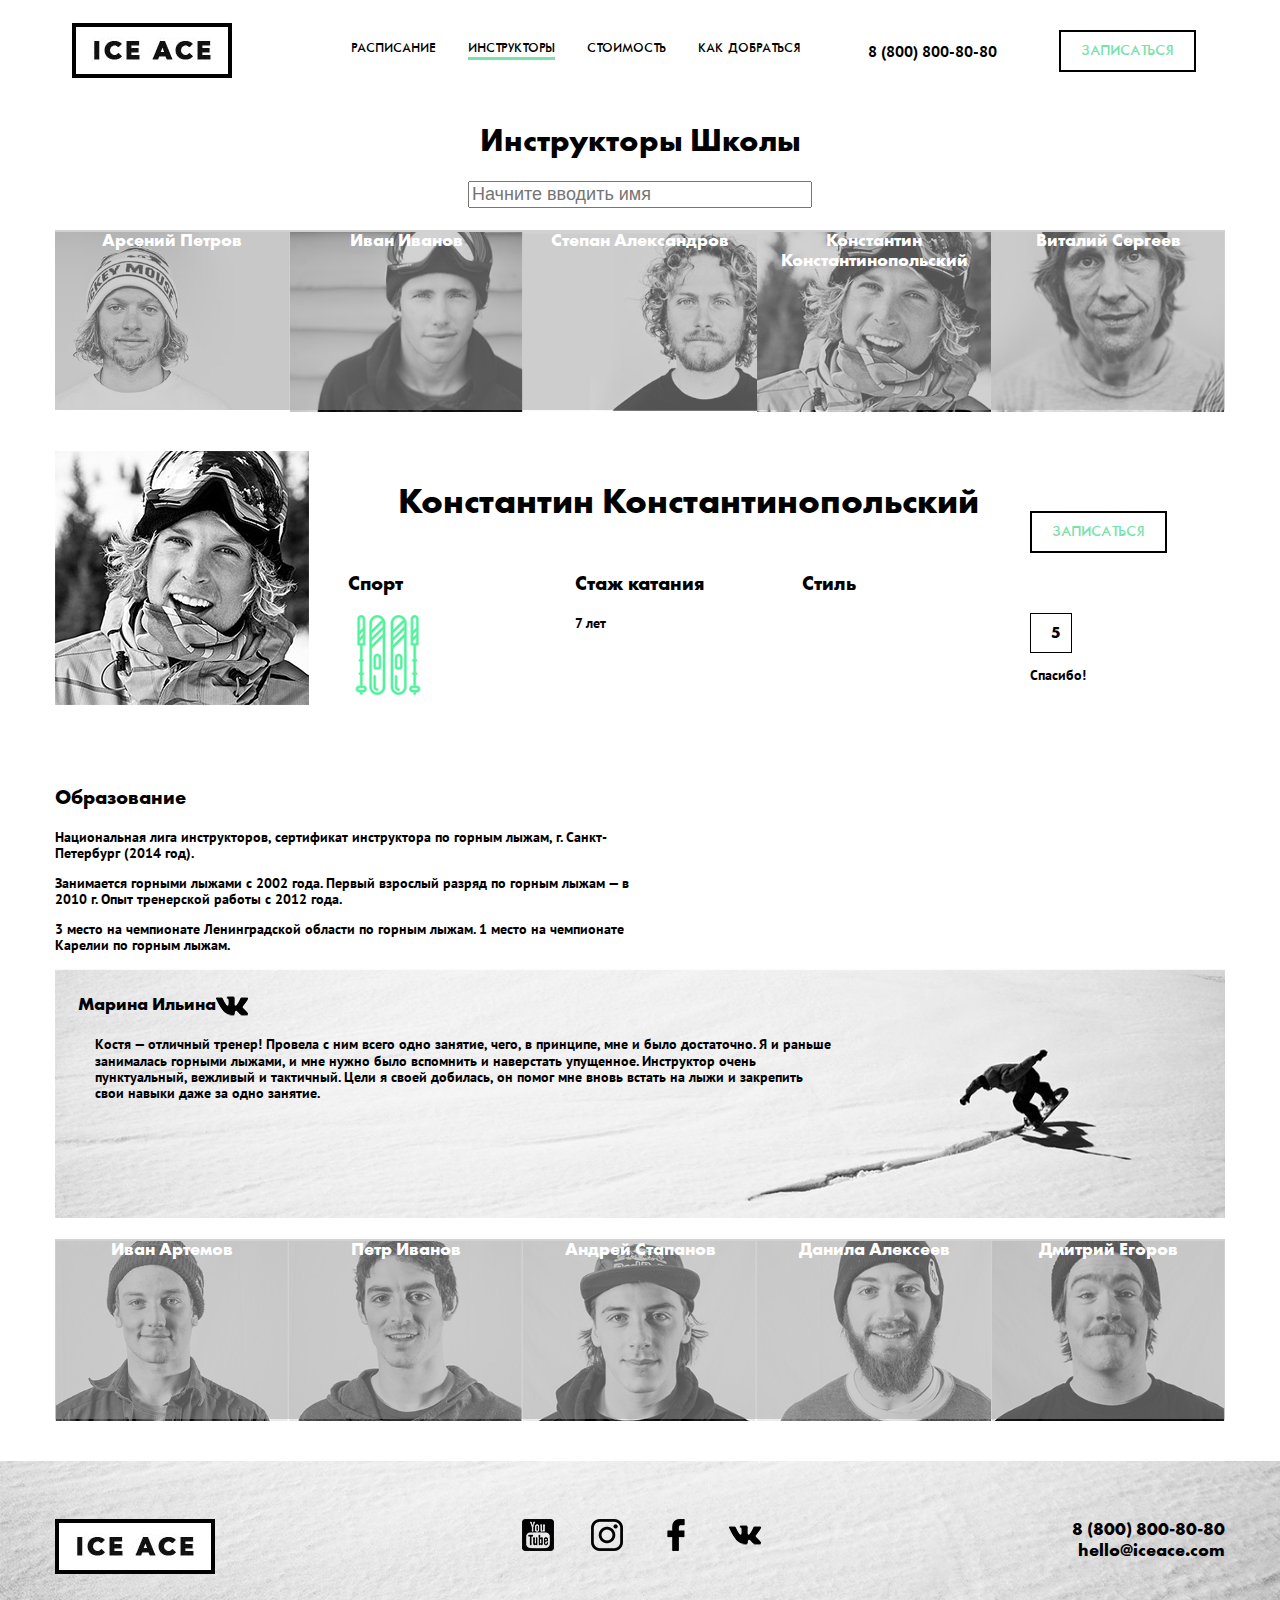
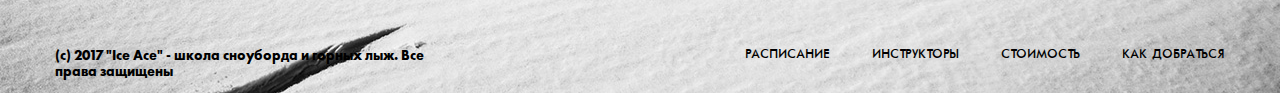
==== instructors.html @ 812ed0a9 "Школа сноуборда и лыж v0.1" ====
<!DOCTYPE html>
<html lang="ru">
<head>
	<meta charset="UTF-8">
	<title>Инструкторы</title>
	<link rel="stylesheet" href="style/normalize.css">
	<link rel="stylesheet" href="style/style.css">
</head>
<body>
	<header>
		<div class="container">
				<div class="header-bottom row">
					<div class="col2">
						<a class="logo" href="index.html"></a>
					</div>
					<nav class="col6">
						<ul>
							<li><a href="schedule.html">РАСПИСАНИЕ</a></li>
							<li><span>ИНСТРУКТОРЫ</span></li>
							<li><a href="#">СТОИМОСТЬ</a></li>
							<li><a href="#">КАК ДОБРАТЬСЯ</a></li>
						</ul>
					</nav>
					<div class="col2">
						<a class="phone" href="tel:+7-800-800-80-80">8 (800) 800-80-80</a>
					</div>
					<div class="col2">	
						<a class="btn btn-black" href="#">ЗАПИСАТЬСЯ</a>
					</div>
				</div>
			</div>
		</div>
	</header>

	<main>
		<div class="instructors">
			<div class="container">
				<h1>Инструкторы Школы</h1>
				<form action="">
					<input type="search" size="30" placeholder="Начните вводить имя">
				</form>
				<div class="tabs row">
					<a class="tab-top-img" href="#">
						<img src="img/img_instructors_fotogallery_01.jpg" alt="01"></img>
					</a>	
					<a class="tab-top-img" href="#">
						<img src="img/img_instructors_fotogallery_02.jpg" alt="02"></img>
					</a>	
					<a class="tab-top-img" href="#">
						<img src="img/img_instructors_fotogallery_03.jpg" alt="03"></img>
					</a>	
					<a class="tab-top-img" href="#">
						<img src="img/img_instructors_fotogallery_04.jpg" alt="04"></img>
					</a>	
					<a class="tab-top-img" href="#">
						<img src="img/img_instructors_fotogallery_05.jpg" alt="05"></img>
					</a>	
				</div>
				
				<div class="row">
				
					<div class="instructor-top">
						<div class="col3">
							<img src="img/img_instructors_fotogallery_04.jpg">
						</div>
						<div class="col7">
							<h2>Константин Константинопольский</h2>
							<div class="col4">
								<h3>Спорт</h3>
								<div class="skill-pic"></div>
							</div>
							<div class="col4">
								<h3>Стаж катания</h3>
								<p>7 лет</p>
							</div>
							<div class="col4">
								<h3>Стиль</h3>
								<ul class="hashtags">
									<li><a href="#">#allround</a></li>
									<li><a href="#">#freeride</a></li>
									<li><a href="#">#sciicross</a></li>
								</ul>
							</div>
						</div>
						<div class="col2">
							<a href="#" class="btn btn-black">ЗАПИСАТЬСЯ</a>
							<a href="#" class="btn thanks">5</a>
							<p>Спасибо!</p>
						</div>
					</div>
				
					<div class="instructor-bottom">
						<div class="col6">
							<h3>Образование</h3>
							<p>Национальная лига инструкторов, сертификат инструктора по горным лыжам, г. Санкт-Петербург (2014 год). </p>
							<p>Занимается горными лыжами с 2002 года. Первый взрослый разряд по горным лыжам — в 2010 г. Опыт тренерской работы с 2012 года. </p> 
							<p>3 место на чемпионате Ленинградской области по горным лыжам. 1 место на чемпионате Карелии по горным лыжам.</p>
						</div>
						<div class="col6 youtube-video">
							<iframe width="320" height="180" src="https://www.youtube.com/embed/F1xTgLcsMtA" frameborder="0" allowfullscreen></iframe>
						</div>
					</div>

					<div class="instructor-comments">
						<a href="#">Марина Ильина</a>
						<blockquote>
						Костя — отличный тренер! Провела с ним всего одно занятие, чего, в принципе, мне и было достаточно. Я и раньше занималась горными лыжами, и мне нужно было вспомнить и наверстать упущенное. Инструктор очень пунктуальный, вежливый и тактичный. Цели я своей добилась, он помог мне вновь встать на лыжи и закрепить свои навыки даже за одно занятие.
						</blockquote>
					</div>
				</div>

				<div class="tabs row">
					<a class="tab-bottom-img" href="#">
						<img src="img/img_instructors_fotogallery_06.jpg" alt="06"></img>
					</a>	
					<a class="tab-bottom-img" href="#">
						<img src="img/img_instructors_fotogallery_07.jpg" alt="07"></img>
					</a>	
					<a class="tab-bottom-img" href="#">
						<img src="img/img_instructors_fotogallery_08.jpg" alt="08"></img>
					</a>	
					<a class="tab-bottom-img" href="#">
						<img src="img/img_instructors_fotogallery_09.jpg" alt="09"></img>
					</a>	
					<a class="tab-bottom-img" href="#">
						<img src="img/img_instructors_fotogallery_10.jpg" alt="10"></img>
					</a>	
				</div>
			</div>
		</div>
	</main>

		<footer>
		<div class="container">
			<div class="footer-top row">
				<div class="col2">
					<a class="logo" href="index.html"></a>
				</div>
				<div class="col8">
					<ul class="social-networks">
						<li><a class="youtube-sprite" href="#"></a></li>
						<li><a class="instagram-sprite" href="#"></a></li>
						<li><a class="facebook-sprite" href="#"></a></li>
						<li><a class="vk-sprite" href="#"></a></li>
					</ul>
				</div>
				<div class="footer-top-links col2">
					<a href="tel:88008008080">8 (800) 800-80-80</a>
					<a href="mailto:hello@iceace.com">hello@iceace.com</a>
				</div>
			</div>

			<div class="footer-bottom row">
				<div class="col4">
					<p>(c) 2017 "Ice Ace" - школа сноуборда и горных лыж. Все права защищены</p>
				</div>

				<nav class="col8">
					<ul>
						<li><a href="schedule.html">РАСПИСАНИЕ</a></li>
						<li><a href="instructors.html">ИНСТРУКТОРЫ</a></li>
						<li><a href="#">СТОИМОСТЬ</a></li>
						<li><a href="#">КАК ДОБРАТЬСЯ</a></li>
					</ul>
				</nav>

			</div>
		</div>
	</footer>	
</body>
</html>
---- style/style.css ----
/* project-common */
@font-face{
	font-family: pt_sans;
	src: url(../fonts/PT_Sans-Web-Regular.ttf) format("woff2");
	font-weight: normal;
}

@font-face{
	font-family: pt_sans;
	src: url(../fonts/PT_Sans-Web-Bold.ttf) format("woff2");
	font-weight: bold;
}

@font-face{
	font-family: futura;
	src: url(../fonts/FUTURAREGULAR.TTF) format("woff2");
	font-weight: normal;
}

@font-face{
	font-family: futura;
	src: url(../fonts/FUTURAPTBOLD.OTF) format("woff2");
	font-weight: bold;
}

* {
	-webkit-box-sizing: border-box;
	-moz-box-sizing: border-box;
	box-sizing: border-box;
	
}

body{
	font-family: pt_sans;
	min-width: 1000px;
}

	
.container {
	width: 1170px;
	margin: 0 auto;
}

.row {font-size: 0;}

[class*="col"] {
	display: inline-block; 
	vertical-align: top;
	text-align: left;
	
}

.col1 {width: 8.33%;}
.col2 {width: 16.66%;}
.col3 {width: 25%;}
.col4 {width: 33.33%;}
.col5 {width: 41.66%;}
.col6 {width: 50%;}
.col7 {width: 58.33%;}
.col8 {width: 66.66%;}
.col9 {width: 75%;}
.col10 {width: 83.11%;}
.col11 {width: 91.66%;}
.col12 {width: 100%;}


.btn{
	display: inline-block;
	padding: 10px 20px;
	color: #77e3ab;
	text-decoration: none;
	font-family: futura;
	font-size: 16px;
	-webkit-transition: background-color, color .2s ease;
	-o-transition: background-color, color .2s ease;
	transition: background-color, color .2s ease;
}

.btn:hover {
	background-color: #77e3ab;
	color: #fff;
}

.btn-black{
	border: 2px solid black;
}

.btn-white{
	border: 2px solid white;
}


a {
	text-decoration: none;
	color: #000;
}

li {
	list-style: none;
	display: inline-block;
}

h1, h2, h3, h4{
	font-family: futura;
	font-weight: bold;
}

h2 {font-size: 36px; text-align: center;}
h3 {font-size: 20px;}
p {font-size: 14px; font-weight: bold;}
span {font-size: 14px;}

	/* header*/
.header-bottom {
	padding-top: 2%;
	padding-bottom: 2%;
}

a.logo {
	display: inline-block;
	height: 55px;
	width: 160px;
	background-image: url(../img/logo.png);
}

nav {
	display: inline-block;
	font-family: futura;
	font-size: 14px;

}

nav li {
	padding-left: 5%;
}

.header-bottom nav a:hover {
	border-bottom: 3px solid #77e3ab;
}

.header-bottom nav a:active {
	border-bottom: 3px solid #77e3ab;
}

.header-bottom nav span {
	display: inline-block;
	font-size: 14px;
	border-bottom: 3px solid #77e3ab;
}

.phone{
	font-size: 16px;
	font-weight: bold;
}

header [class*="col"]{
	vertical-align: middle;
	text-align: center;
}

	/*footer*/

footer {
	/*height: 344px;*/
	background: url(../img/img_instructors_review.jpg) no-repeat;
	background-position: center;
	background-size: cover;
}

.footer-top {
	padding-top: 5%;
}

ul.social-networks {
	display: inline-block;
	width: 100%;
	text-align: center;
}

ul.social-networks li{
	padding-right: 5%;
	
}

a[class*=sprite] {
	display: inline-block;
	width: 32px;
	height: 32px;
	background-image: url(../img/sprite.png);
}

a.youtube-sprite {
	background-position: -5px -137px;
}

a.instagram-sprite {
	background-position: -47px -95px;
}

a.facebook-sprite {
	background-position: -5px -95px;
}

a.vk-sprite {
	background-position: -269px -95px;
}

.footer-top-links {
	text-align: right;
	font-family: futura;
	font-weight: bold;
	font-size: 18px;
}

.footer-bottom {
	padding-top: 5%;
}

.footer-bottom p{
	font-family: futura;
	font-weight: bold;
}

.footer-bottom nav{
	text-align: right;
}
/* index.html */

	/* promo */

.promo{
	padding-top: 100px;
	padding-bottom: 350px;
	background-image: url(../img/promo.jpg);
	-webkit-background-size: cover;
	background-size: cover;	/*растягивает на весь блок*/
	background-position: center bottom;
	color: #fff;
	text-align: left;
	font-family: futura;
}


.promo h1 {
	font-size: 50px;
	width: 50%;
}

.promo span{
	margin-top: 30px;
	display: block;
	font-size: 38px;
}


	/* section.info */

.info{
	text-align: center;
}

.note {
	text-align: left;
}

	/* 360*245 */
.note [class*="col"]{
	height: 230px;
	padding-right: 19px;
	padding-bottom: 19px;
}

.note img{
	 /*width: 330px;
	 height: 225px;*/
	 width: 100%;
	 height: 100%;
	 object-fit: cover;
}

.note h3{
	margin: 0%;
	
}

.note span{
	display: inline-block;
	width: 90%;
	font-size: 16px;
	font-family: futura;
	font-weight: bold;
	vertical-align: middle;

}

.arrow {
	display: inline-block;
	text-align: right;
	width: 31px;
	height: 31px;
	background-image: url(../img/sprite.png);
	background-position: -5px -5px;
	vertical-align: middle;
	
}

	/* section.advantages */

.advantage {
	display: block;
	text-align: center;
	font-size: 16px;
}

.advantages h3 {
	display: block;
	text-align: center;
	font-size: 16px;
	margin: 0 auto;
}

[class*=icon]:before{
	display: block;
	margin: 0 auto;
	content: '';
	width: 80px;
	height: 80px;
	background-image: url(../img/sprite.png);
}

h3.icon1:before {
	background-position: -179px -95px;
}

h3.icon2:before {
	background-position: -226px -5px;
}

h3.icon3:before {
	background-position: -136px -5px;
}

h3.icon4:before {
	background-position: -89px -95px;
}

h3.icon5:before {
	background-position: -5px -185px;
}

h3.icon6:before {
	background-position: -46px -5px;
}
	/* section.sales */

.sales {
	height: 331px;
	background: url(../img/img_baground_index_sale.jpg);
	background-position: center;
	background-repeat: no-repeat;
	-webkit-background-size: cover;
	background-size: cover;
	text-align: center;
	color: white;
}

.sales .col4{
	text-align: center;
}

.sales span{
	color: #77e3ab;
}

	/* section.crew */

.crew {
	
	height: 731px;
	background: url(../img/img_index_team.jpg) no-repeat center;
	text-align: center;
}

.crew .container {
	height: 100%;
	background: linear-gradient(to bottom, transparent 40%, #fff );
}

.crew p {
	padding-top: 400px;
	padding-left: 10%;
	padding-right: 10%;
	padding-bottom: 30px;
}

	/* section.community */


.community p {
	padding-left: 10%;
	padding-right: 10%;
}

	/* section.instagram */

.instagram {
	padding-bottom: 2%;
}

.instagram .col2 {
	padding-left: 1%;
	padding-right: 1%;
}

.instagram img{
	/*width: 200px;*/
	width: 100%;
	/*height: 195px;*/
	height: 200px;
	object-fit: cover;
}


/* schedule.html */

	/* timetable */

table {
	width: 100%;
	border-collapse: collapse;
	font-size: 14px;
}

th{
	text-align: left;
}

td {
	border: 1px solid;
	padding: 1%;
}

td:nth-of-type(2n-1), td:nth-of-type(4) {
	width: 13.67%;
}

td:nth-of-type(2) {
	width: 22.66%;
}

td:nth-of-type(6) {
	width: 22.66%;
	text-align: center;
	padding: 0;
	-webkit-transition: background-color .2s ease;
	-o-transition: background-color .2s ease;
	transition: background-color .2s ease;
}

td a {
	display: inline-block;
	width: 100%;
	height: 100%;
	font-family: futura;
	color: #77e3ab;
	-webkit-transition: background-color .2s ease;
	-o-transition: background-color .2s ease;
	transition: color .2s ease;
}

td:nth-of-type(6):hover {
	background-color: #77e3ab;
}

td:nth-of-type(6):hover a{
	color: #fff;
	
}
	/* section.choise */

.choise {
	margin-top: 50px;
}

.choise .row{
	width: 100%;
	border: 1px solid;
}

.choise-avatar {
	display: inline-block;
	width: 22.66%;
	padding-left: 5%;
	padding-top: 1%;
}

.choise-avatar img {
	width: 90%;
	border: 3px solid #77e3ab;
	border-radius: 50%;
}

.choise-avatar p {
	width: 90%;
	height: 40px;
	padding-left: 5%;
	padding-right: 5%;
	padding-top: 1%;
	padding-bottom: 1%;
	text-align: center;
	font-family: futura;
	background-color: #000;
	color: #fff;
	position: relative;
	top: -40px;
}

.choise-content {
	padding-left: 5%;
	display: inline-block;
	width: 54.68%;
	vertical-align: top;
}

.choise-content p {
	width: 70%;
}

.choise-content span {
	display: block;
	font-family: futura;
	font-size: 18px;
	font-weight: bold;
}

a.learn-more {
	font-size: 16px;
	border-bottom: 1px solid #77e3ab;
}

.choise-buy {
	display: inline-block;
	vertical-align: top;
	width: 22.66%;
	padding-top: 1%;
	text-align: center;
}

.choise-buy span {
	display: block;
	width: 100%;
	font-family: futura;
	font-size: 18px;
	font-weight: bold;
}

.choise-buy .btn {
	margin-top: 5%;
}

ul.numbers-wrap {
	text-align: center;
}

span.number, a.number {
	font-family: futura;
	font-size: 16px;
	font-weight: bold;
}

span.number {
	color:  #77e3ab;
}

	/* section.feedback */

.feedback {
	text-align: center;
}

.order-call {
	display: inline-block;
}

.order-call label, input, textarea {
	display: block;
	text-align: left;
	font-size: 18px;
}

.feedback label{
	font-family: futura;
}

input.btn {
	background-color: transparent;
}

/* instructors.html */

.instructors {
	text-align: center;
}

.instructors form {
	display: inline-block;
}

	/* tabs */

.tabs {
	margin-top: 2%;
	margin-bottom: 2%;
}

.tab-top-img, .tab-bottom-img {
	display: inline-block;
	width: 20%;
	height: 180px;
	font-size: 14px;
}

.tab-top-img img {
	width: 100%;
	height: 100%;
	object-fit: cover;
}

a.tab-top-img:after {
	display: inline-block;
	color: #fff;
	font-family: futura;
	font-size: 18px;
	font-weight: bold;
	vertical-align: top;
	width: 100%;
	height: 180px;
	position: relative;
	top: -185px;
	background-color: rgba(166, 166, 166, .5);
	z-index: 2;
}

a.tab-top-img:nth-of-type(1):after {
	content: 'Арсений Петров';
}

a.tab-top-img:nth-of-type(2):after {
	content: 'Иван Иванов';
}

a.tab-top-img:nth-of-type(3):after {
	content: 'Степан Александров';
}

a.tab-top-img:nth-of-type(4):after {
	content: 'Константин Константинопольский';
}

a.tab-top-img:nth-of-type(5):after {
	content: 'Виталий Сергеев';
}

a.tab-top-img:hover:after {
	z-index: -5;
}

.tab-bottom-img {
	display: inline-block;
	width: 20%;
	height: 180px;
	
}

.tab-bottom-img img {
	width: 100%;
	height: 100%;
	object-fit: cover;
}

a.tab-bottom-img:after {
	display: inline-block;
	color: #fff;
	font-family: futura;
	font-size: 18px;
	font-weight: bold;
	vertical-align: top;
	width: 100%;
	height: 180px;
	position: relative;
	top: -185px;
	background-color: rgba(166, 166, 166, .5);
	z-index: 2;
}


a.tab-bottom-img:nth-of-type(1):after {
	content: 'Иван Артемов';
}

a.tab-bottom-img:nth-of-type(2):after {
	content: 'Петр Иванов';
}

a.tab-bottom-img:nth-of-type(3):after {
	content: 'Андрей Стапанов';
}

a.tab-bottom-img:nth-of-type(4):after {
	content: 'Данила Алексеев';
}

a.tab-bottom-img:nth-of-type(5):after {
	content: 'Дмитрий Егоров';
}
/*.tab-img:active:after {
	display: inline-block;
	content: '';
	width: 100%;
	height: 180px;
	position: relative;
	top: -185px;
	background-color: rgba(119, 227, 171, .5);
	z-index: 5;
}*/

a.tab-bottom-img:hover:after {
	z-index: -5;
}

/*
.tabs:nth-child(1) a:active:after {
	content: '';
	width: 100%;
	height: 180px;
	position: relative;
	top: -185px;
	background-color: rgba(119, 227, 171, .5);
	z-index: 5;
}
*/



	/*instructor-top*/

.skill-pic {
	width: 80px;
	height: 80px;
	background-image: url(../img/sprite.png);
	background-position: -89px -95px;
}

.hashtags li {
	display: block;
}

.instructor-top a.btn {
	margin-top: 60px;
}

a.thanks {
	display: block;
	width: 40px;
	height: 40px;
	border: 1px solid #000;
	font-weight: bold;
	color: #000;
}

	/*instructor-bottom*/

.instructor-bottom {
	text-align: left;
	margin-top: 5%;
}

.youtube-video {
	text-align: center;
}

	/*instructor-comments*/

.instructor-comments {
	background: url(../img/img_instructors_review.jpg) no-repeat;
	background-position: top;
	background-size: cover;
	text-align: left;
}

.instructor-comments a {
	display: inline-block;
	font-family: futura;
	font-size: 18px;
	font-weight: bold;
	padding-top: 2%;
	padding-left: 2%;
	vertical-align: middle;
}

.instructor-comments a:after {
	display: inline-block;
	content: '';
	width: 32px;
	height: 32px;
	background: url(../img/sprite.png);
	background-position: -269px -95px;
	vertical-align: middle;
}

.instructor-comments blockquote {
	font-size: 14px;
	text-align: left;
	font-weight: bold;
	padding-bottom: 10%;
	padding-right: 30%;
}
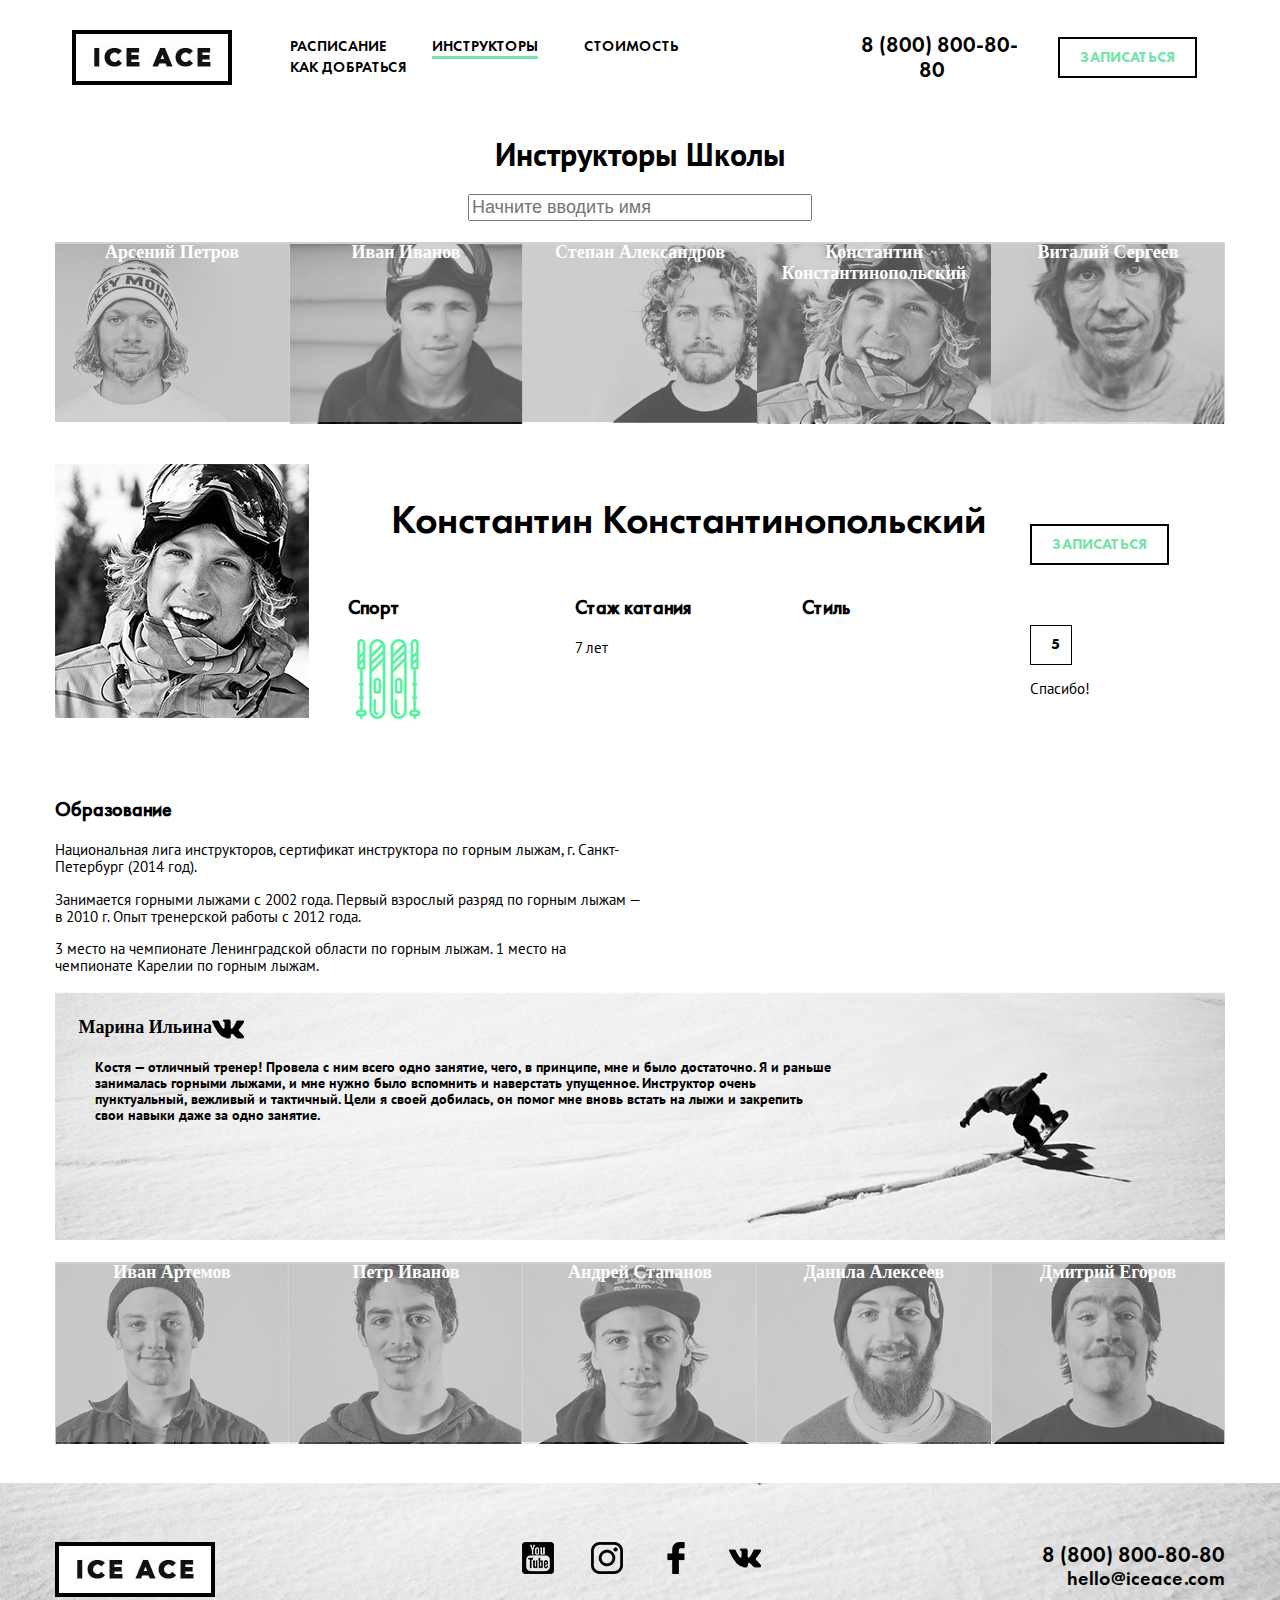
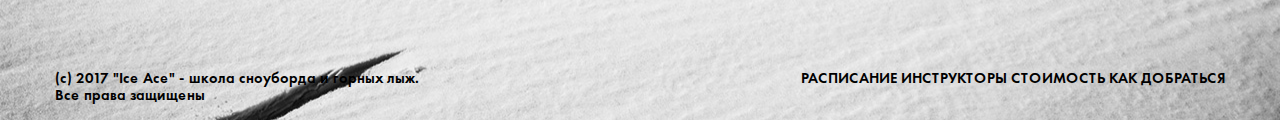
==== commit 2ac236ac: "v0.3 Шрифты - fixed" ====
--- a/instructors.html
+++ b/instructors.html
@@ -15,17 +15,17 @@
 					</div>
 					<nav class="col6">
 						<ul>
-							<li><a href="schedule.html">РАСПИСАНИЕ</a></li>
-							<li><span>ИНСТРУКТОРЫ</span></li>
-							<li><a href="#">СТОИМОСТЬ</a></li>
-							<li><a href="#">КАК ДОБРАТЬСЯ</a></li>
+							<li><a href="schedule.html">Расписание</a></li>
+							<li><span>Инструкторы</span></li>
+							<li><a href="#">Стоимость</a></li>
+							<li><a href="#">Как добраться</a></li>
 						</ul>
 					</nav>
 					<div class="col2">
 						<a class="phone" href="tel:+7-800-800-80-80">8 (800) 800-80-80</a>
 					</div>
 					<div class="col2">	
-						<a class="btn btn-black" href="#">ЗАПИСАТЬСЯ</a>
+						<a class="btn btn-black" href="#">Записаться</a>
 					</div>
 				</div>
 			</div>
@@ -83,7 +83,7 @@
 							</div>
 						</div>
 						<div class="col2">
-							<a href="#" class="btn btn-black">ЗАПИСАТЬСЯ</a>
+							<a href="#" class="btn btn-black">Записаться</a>
 							<a href="#" class="btn thanks">5</a>
 							<p>Спасибо!</p>
 						</div>
@@ -157,10 +157,10 @@
 
 				<nav class="col8">
 					<ul>
-						<li><a href="schedule.html">РАСПИСАНИЕ</a></li>
-						<li><a href="instructors.html">ИНСТРУКТОРЫ</a></li>
-						<li><a href="#">СТОИМОСТЬ</a></li>
-						<li><a href="#">КАК ДОБРАТЬСЯ</a></li>
+						<li><a href="schedule.html">Расписание</a></li>
+						<li><a href="instructors.html">Инструкторы</a></li>
+						<li><a href="#">Стоимость</a></li>
+						<li><a href="#">Как добраться</a></li>
 					</ul>
 				</nav>
 
--- a/style/style.css
+++ b/style/style.css
@@ -1,26 +1,74 @@
 /* project-common */
 @font-face{
-	font-family: pt_sans;
-	src: url(../fonts/PT_Sans-Web-Regular.ttf) format("woff2");
+	font-family: 'pt_sans';
+	src: url(../fonts/PTSansRegular/PTSansRegular.eot) format("eot");
+	src: url(../fonts/PTSansRegular/PTSansRegular.ttf) format("ttf");
+	src: url(../fonts/PTSansRegular/PTSansRegular.woff) format("woff");
 	font-weight: normal;
 }
 
 @font-face{
-	font-family: pt_sans;
-	src: url(../fonts/PT_Sans-Web-Bold.ttf) format("woff2");
+	font-family: 'pt_sans';
+	src: url(../fonts/PTSansBold/PTSansBold.eot) format("eot");
+	src: url(../fonts/PTSansBold/PTSansBold.ttf) format("ttf");
+	src: url(../fonts/PTSansBold/PTSansBold.woff) format("woff2");
 	font-weight: bold;
 }
 
 @font-face{
-	font-family: futura;
-	src: url(../fonts/FUTURAREGULAR.TTF) format("woff2");
-	font-weight: normal;
+	font-family: 'pt_sans';
+	src: url(../fonts/PTSansItalic/PTSansItalic.eot) format("eot");
+	src: url(../fonts/PTSansItalic/PTSansItalic.ttf) format("ttf");
+	src: url(../fonts/PTSansItalic/PTSansItalic.woff) format("woff2");
+	font-style: italic;
 }
 
 @font-face{
-	font-family: futura;
-	src: url(../fonts/FUTURAPTBOLD.OTF) format("woff2");
-	font-weight: bold;
+	font-family: 'FuturaPT-Book';
+	src: url(../fonts/FuturaPT-Book/FuturaPT-Book.eot?) format("eot");
+	src: url(../fonts/FuturaPT-Book/FuturaPT-Book.woff) format("woff");
+	src: url(../fonts/FuturaPT-Book/FuturaPT-Book.ttf) format("truetype");
+	font-weight: 400;
+}
+
+@font-face{
+	font-family: 'FuturaPT-Medium';
+	src: url(../fonts/FuturaPT-Medium/FuturaPT-Medium.eot?) format("eot");
+	src: url(../fonts/FuturaPT-Medium/FuturaPT-Medium.woff) format("woff");
+	src: url(../fonts/FuturaPT-Medium/FuturaPT-Medium.ttf) format("truetype");
+	font-weight: 500;
+}
+
+@font-face{
+	font-family: 'FuturaPT-Demi';
+	src: url(../fonts/FuturaPT-Demi/FuturaPT-Demi.eot?) format("eot");
+	src: url(../fonts/FuturaPT-Demi/FuturaPT-Demi.woff) format("woff");
+	src: url(../fonts/FuturaPT-Demi/FuturaPT-Demi.ttf) format("truetype");
+	font-weight: 600;
+}
+
+@font-face{
+	font-family: 'FuturaPT-Bold';
+	src: url(../fonts/FuturaPT-Bold/FuturaPT-Bold.eot?) format("eot");
+	src: url(../fonts/FuturaPT-Bold/FuturaPT-Bold.woff) format("woff");
+	src: url(../fonts/FuturaPT-Bold/FuturaPT-Bold.ttf) format("truetype");
+	font-weight: 700;
+}
+
+@font-face{
+	font-family: 'FuturaPT-ExtraBold';
+	src: url(../fonts/FuturaPT-ExtraBold/FuturaPT-ExtraBold.eot?) format("eot");
+	src: url(../fonts/FuturaPT-ExtraBold/FuturaPT-ExtraBold.woff) format("woff");
+	src: url(../fonts/FuturaPT-ExtraBold/FuturaPT-ExtraBold.ttf) format("truetype");
+	font-weight: 800;
+}
+
+@font-face{
+	font-family: 'FuturaPT-Heavy';
+	src: url(../fonts/FuturaPT-Heavy/FuturaPT-Heavy.eot?) format("eot");
+	src: url(../fonts/FuturaPT-Heavy/FuturaPT-Heavy.woff) format("woff");
+	src: url(../fonts/FuturaPT-Heavy/FuturaPT-Heavy.ttf) format("truetype");
+	font-weight: 900;
 }
 
 * {
@@ -32,7 +80,7 @@
 
 body{
 	font-family: pt_sans;
-	min-width: 1000px;
+	max-width: 1280px;
 }
 
 	
@@ -69,11 +117,12 @@
 	padding: 10px 20px;
 	color: #77e3ab;
 	text-decoration: none;
-	font-family: futura;
-	font-size: 16px;
+	font-family: 'FuturaPt-Heavy';
+	font-size: 15px;
 	-webkit-transition: background-color, color .2s ease;
 	-o-transition: background-color, color .2s ease;
 	transition: background-color, color .2s ease;
+	text-transform: uppercase;
 }
 
 .btn:hover {
@@ -100,22 +149,23 @@
 	display: inline-block;
 }
 
-h1, h2, h3, h4{
-	font-family: futura;
-	font-weight: bold;
-}
-
-h2 {font-size: 36px; text-align: center;}
-h3 {font-size: 20px;}
-p {font-size: 14px; font-weight: bold;}
-span {font-size: 14px;}
+h2 {font-family: 'FuturaPT-Demi'; font-size: 40px; text-align: center;}
+h3 {font-family: 'FuturaPT-Medium'; font-size: 20px;}
+p {font-family: 'pt_sans'; font-size: 15px; /*font-weight: bold;*/}
+span {font-family: 'pt_sans'; font-size: 15px;}
 
 	/* header*/
+
 .header-bottom {
 	padding-top: 2%;
 	padding-bottom: 2%;
 }
 
+header [class*="col"]{
+	vertical-align: middle;
+	text-align: center;
+}
+
 a.logo {
 	display: inline-block;
 	height: 55px;
@@ -125,13 +175,23 @@
 
 nav {
 	display: inline-block;
-	font-family: futura;
-	font-size: 14px;
-
-}
-
-nav li {
-	padding-left: 5%;
+	font-family: 'FuturaPT-Demi';
+	font-size: 15px;
+	text-transform: uppercase;
+}
+
+.header-bottom nav ul {
+	text-align: left;
+
+}
+
+.header-bottom nav li {
+	padding-right: 42px;
+	vertical-align: top;
+}
+
+.header-bottom nav li:last-child {
+	padding-right: 0px;
 }
 
 .header-bottom nav a:hover {
@@ -144,87 +204,16 @@
 
 .header-bottom nav span {
 	display: inline-block;
-	font-size: 14px;
+	font-size: 15px;
+	font-family: 'FuturaPT-Demi';
 	border-bottom: 3px solid #77e3ab;
 }
 
 .phone{
-	font-size: 16px;
-	font-weight: bold;
-}
-
-header [class*="col"]{
-	vertical-align: middle;
-	text-align: center;
-}
-
-	/*footer*/
-
-footer {
-	/*height: 344px;*/
-	background: url(../img/img_instructors_review.jpg) no-repeat;
-	background-position: center;
-	background-size: cover;
-}
-
-.footer-top {
-	padding-top: 5%;
-}
-
-ul.social-networks {
-	display: inline-block;
-	width: 100%;
-	text-align: center;
-}
-
-ul.social-networks li{
-	padding-right: 5%;
-	
-}
-
-a[class*=sprite] {
-	display: inline-block;
-	width: 32px;
-	height: 32px;
-	background-image: url(../img/sprite.png);
-}
-
-a.youtube-sprite {
-	background-position: -5px -137px;
-}
-
-a.instagram-sprite {
-	background-position: -47px -95px;
-}
-
-a.facebook-sprite {
-	background-position: -5px -95px;
-}
-
-a.vk-sprite {
-	background-position: -269px -95px;
-}
-
-.footer-top-links {
-	text-align: right;
-	font-family: futura;
-	font-weight: bold;
-	font-size: 18px;
-}
-
-.footer-bottom {
-	padding-top: 5%;
-}
-
-.footer-bottom p{
-	font-family: futura;
-	font-weight: bold;
-}
-
-.footer-bottom nav{
-	text-align: right;
-}
-/* index.html */
+	font-family: 'FuturaPT-Demi';
+	font-size: 22px;
+	margin-left: 15px;
+}
 
 	/* promo */
 
@@ -237,11 +226,11 @@
 	background-position: center bottom;
 	color: #fff;
 	text-align: left;
-	font-family: futura;
 }
 
 
 .promo h1 {
+	font-family: 'FuturaPT-Bold';
 	font-size: 50px;
 	width: 50%;
 }
@@ -249,9 +238,79 @@
 .promo span{
 	margin-top: 30px;
 	display: block;
+	font-family: 'FuturaPT-Demi';
 	font-size: 38px;
 }
 
+	/*footer*/
+
+footer {
+	/*height: 344px;*/
+	background: url(../img/img_instructors_review.jpg) no-repeat;
+	background-position: center;
+	background-size: cover;
+}
+
+.footer-top {
+	padding-top: 5%;
+}
+
+ul.social-networks {
+	display: inline-block;
+	width: 100%;
+	text-align: center;
+}
+
+ul.social-networks li{
+	padding-right: 5%;
+	
+}
+
+a[class*=sprite] {
+	display: inline-block;
+	width: 32px;
+	height: 32px;
+	background-image: url(../img/sprite.png);
+}
+
+a.youtube-sprite {
+	background-position: -5px -137px;
+}
+
+a.instagram-sprite {
+	background-position: -47px -95px;
+}
+
+a.facebook-sprite {
+	background-position: -5px -95px;
+}
+
+a.vk-sprite {
+	background-position: -269px -95px;
+}
+
+.footer-top-links {
+	text-align: right;
+	font-family: 'FuturaPT-Demi';	
+}
+
+.footer-top-links a:first-child {font-size: 22px;}
+.footer-top-links a:last-child {font-size: 20px;}
+
+.footer-bottom {
+	padding-top: 5%;
+}
+
+.footer-bottom p{
+	font-family: 'FuturaPT-Demi';
+	font-size: 15px;
+}
+
+.footer-bottom nav{
+	text-align: right;
+}
+
+/* index.html */
 
 	/* section.info */
 
@@ -279,18 +338,21 @@
 }
 
 .note h3{
-	margin: 0%;
+	margin: 0;
 	
 }
 
+.note-bottom {
+	display: block;
+	margin-top: 50px;
+}
+
 .note span{
 	display: inline-block;
 	width: 90%;
-	font-size: 16px;
-	font-family: futura;
-	font-weight: bold;
+	font-family: 'FuturaPT-Medium';
+	font-size: 20px;
 	vertical-align: middle;
-
 }
 
 .arrow {
@@ -312,6 +374,11 @@
 	font-size: 16px;
 }
 
+.advantages .col4 {
+	padding-right: 19px;
+	padding-bottom: 19px;
+}
+
 .advantages h3 {
 	display: block;
 	text-align: center;
@@ -328,33 +395,35 @@
 	background-image: url(../img/sprite.png);
 }
 
-h3.icon1:before {
+.icon1:before {
 	background-position: -179px -95px;
 }
 
-h3.icon2:before {
+.icon2:before {
 	background-position: -226px -5px;
 }
 
-h3.icon3:before {
+.icon3:before {
 	background-position: -136px -5px;
 }
 
-h3.icon4:before {
+.icon4:before {
 	background-position: -89px -95px;
 }
 
-h3.icon5:before {
+.icon5:before {
 	background-position: -5px -185px;
 }
 
-h3.icon6:before {
+.icon6:before {
 	background-position: -46px -5px;
 }
+
 	/* section.sales */
 
+
 .sales {
-	height: 331px;
+	/*height: 331px;*/
 	background: url(../img/img_baground_index_sale.jpg);
 	background-position: center;
 	background-repeat: no-repeat;
@@ -364,6 +433,10 @@
 	color: white;
 }
 
+.sales h2{
+	padding-top: 30px;
+}
+
 .sales .col4{
 	text-align: center;
 }
@@ -376,7 +449,7 @@
 
 .crew {
 	
-	height: 731px;
+	/*height: 731px;*/
 	background: url(../img/img_index_team.jpg) no-repeat center;
 	text-align: center;
 }
@@ -461,11 +534,12 @@
 	display: inline-block;
 	width: 100%;
 	height: 100%;
-	font-family: futura;
+	font-family: 'FuturaPt-Heavy';
 	color: #77e3ab;
 	-webkit-transition: background-color .2s ease;
 	-o-transition: background-color .2s ease;
 	transition: color .2s ease;
+	text-transform: uppercase;
 }
 
 td:nth-of-type(6):hover {
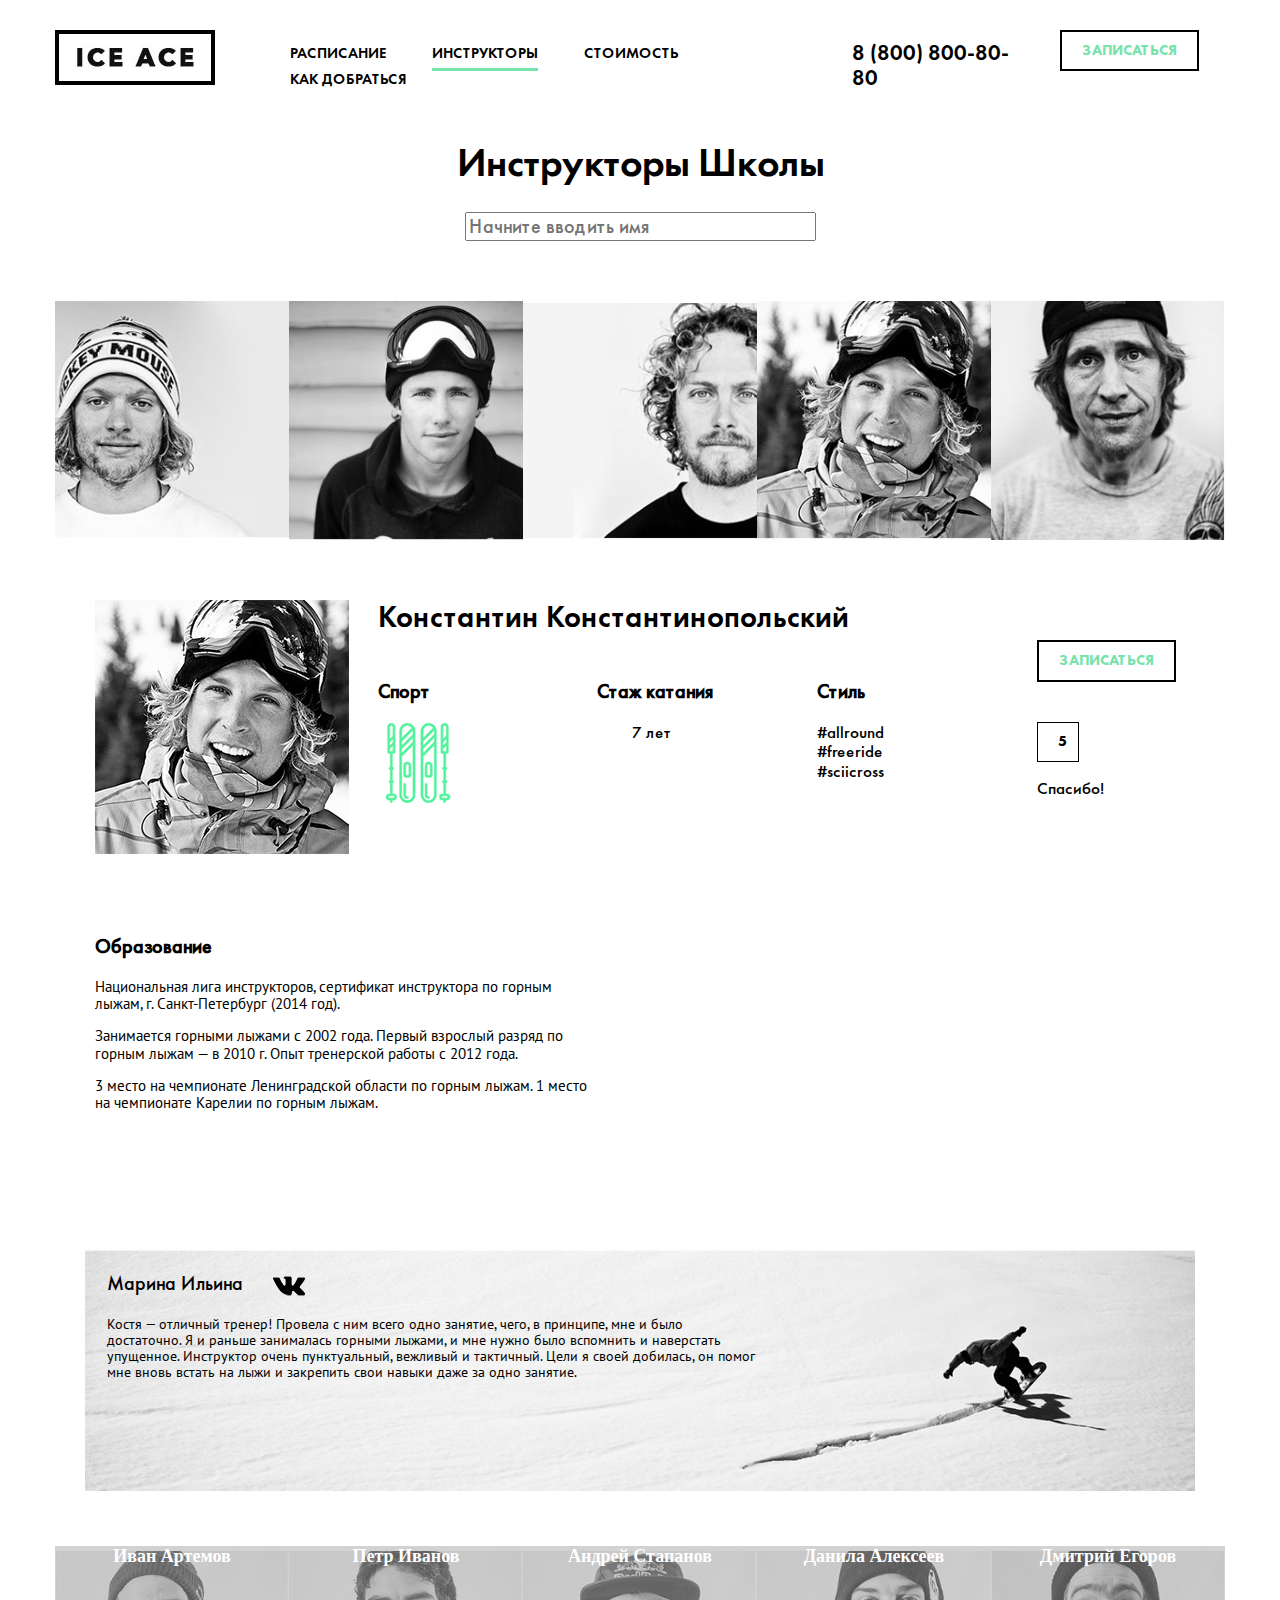
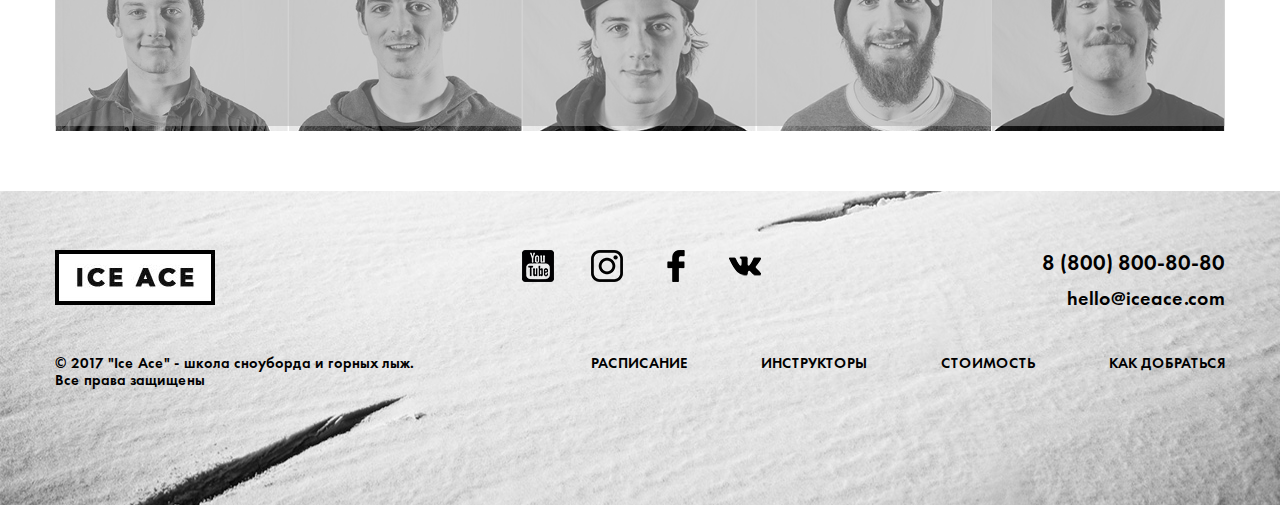
==== commit 5c36bed9: "v0.4 Css" ====
--- a/instructors.html
+++ b/instructors.html
@@ -9,24 +9,23 @@
 <body>
 	<header>
 		<div class="container">
-				<div class="header-bottom row">
-					<div class="col2">
-						<a class="logo" href="index.html"></a>
-					</div>
-					<nav class="col6">
-						<ul>
-							<li><a href="schedule.html">Расписание</a></li>
-							<li><span>Инструкторы</span></li>
-							<li><a href="#">Стоимость</a></li>
-							<li><a href="#">Как добраться</a></li>
-						</ul>
-					</nav>
-					<div class="col2">
-						<a class="phone" href="tel:+7-800-800-80-80">8 (800) 800-80-80</a>
-					</div>
-					<div class="col2">	
-						<a class="btn btn-black" href="#">Записаться</a>
-					</div>
+			<div class="header-bottom row">
+				<div class="col2">
+					<a class="logo" href="index.html"></a>
+				</div>
+				<nav class="col6">
+					<ul>
+						<li><a href="schedule.html">Расписание</a></li>
+						<li><span>Инструкторы</span></li>
+						<li><a href="#">Стоимость</a></li>
+						<li><a href="#">Как добраться</a></li>
+					</ul>
+				</nav>
+				<div class="col2">
+					<a class="phone" href="tel:+7-800-800-80-80">8 (800) 800-80-80</a>
+				</div>
+				<div class="col2">	
+					<a class="btn btn-black" href="#">Записаться</a>
 				</div>
 			</div>
 		</div>
@@ -37,31 +36,41 @@
 			<div class="container">
 				<h1>Инструкторы Школы</h1>
 				<form action="">
-					<input type="search" size="30" placeholder="Начните вводить имя">
+					<input type="search" size="40" placeholder="Начните вводить имя">
 				</form>
 				<div class="tabs row">
-					<a class="tab-top-img" href="#">
-						<img src="img/img_instructors_fotogallery_01.jpg" alt="01"></img>
-					</a>	
-					<a class="tab-top-img" href="#">
-						<img src="img/img_instructors_fotogallery_02.jpg" alt="02"></img>
-					</a>	
-					<a class="tab-top-img" href="#">
-						<img src="img/img_instructors_fotogallery_03.jpg" alt="03"></img>
-					</a>	
-					<a class="tab-top-img" href="#">
-						<img src="img/img_instructors_fotogallery_04.jpg" alt="04"></img>
-					</a>	
-					<a class="tab-top-img" href="#">
-						<img src="img/img_instructors_fotogallery_05.jpg" alt="05"></img>
-					</a>	
+					<div class="tab-top">
+						<a href="#"></a>
+						<img src="img/img_instructors_fotogallery_01.jpg" alt="01">
+						<div class="hover-wrap"></div>
+					</div>	
+					<div class="tab-top"> 
+						<a href="#"></a>
+						<img src="img/img_instructors_fotogallery_02.jpg" alt="02">
+						<div class="hover-wrap"></div>
+					</div>	
+					<div class="tab-top"> 
+						<a href="#"></a>
+						<img src="img/img_instructors_fotogallery_03.jpg" alt="03">
+						<div class="hover-wrap"></div>
+					</div>	
+					<div class="tab-top"> 
+						<a href="#"></a>
+						<img src="img/img_instructors_fotogallery_04.jpg" alt="04">
+						<div class="hover-wrap"></div>
+					</div>	
+					<div class="tab-top">
+						<a href="#"></a>
+						<img src="img/img_instructors_fotogallery_05.jpg" alt="05">
+						<div class="hover-wrap"></div>
+					</div>	
 				</div>
 				
 				<div class="row">
 				
 					<div class="instructor-top">
 						<div class="col3">
-							<img src="img/img_instructors_fotogallery_04.jpg">
+							<img src="img/img_instructors_fotogallery_04.jpg" alt="instructor">
 						</div>
 						<div class="col7">
 							<h2>Константин Константинопольский</h2>
@@ -71,7 +80,7 @@
 							</div>
 							<div class="col4">
 								<h3>Стаж катания</h3>
-								<p>7 лет</p>
+								<p class="experience">7 лет</p>
 							</div>
 							<div class="col4">
 								<h3>Стиль</h3>
@@ -97,7 +106,7 @@
 							<p>3 место на чемпионате Ленинградской области по горным лыжам. 1 место на чемпионате Карелии по горным лыжам.</p>
 						</div>
 						<div class="col6 youtube-video">
-							<iframe width="320" height="180" src="https://www.youtube.com/embed/F1xTgLcsMtA" frameborder="0" allowfullscreen></iframe>
+							<iframe width="500" height="283" src="https://www.youtube.com/embed/F1xTgLcsMtA" frameborder="0" allowfullscreen></iframe>
 						</div>
 					</div>
 
@@ -152,7 +161,7 @@
 
 			<div class="footer-bottom row">
 				<div class="col4">
-					<p>(c) 2017 "Ice Ace" - школа сноуборда и горных лыж. Все права защищены</p>
+					<p>&copy; 2017 "Ice Ace" - школа сноуборда и горных лыж.<br> Все права защищены</p>
 				</div>
 
 				<nav class="col8">
--- a/style/style.css
+++ b/style/style.css
@@ -157,13 +157,12 @@
 	/* header*/
 
 .header-bottom {
-	padding-top: 2%;
-	padding-bottom: 2%;
+	margin-top: 30px;
+	margin-bottom: 30px;
 }
 
 header [class*="col"]{
-	vertical-align: middle;
-	text-align: center;
+	/*vertical-align: top;*/
 }
 
 a.logo {
@@ -182,23 +181,28 @@
 
 .header-bottom nav ul {
 	text-align: left;
-
 }
 
 .header-bottom nav li {
 	padding-right: 42px;
-	vertical-align: top;
 }
 
 .header-bottom nav li:last-child {
 	padding-right: 0px;
 }
 
+.header-bottom nav a {
+	display: inline-block;
+	padding-bottom: 6px;
+}
+
 .header-bottom nav a:hover {
+	display: inline-block;
 	border-bottom: 3px solid #77e3ab;
 }
 
 .header-bottom nav a:active {
+	display: inline-block;
 	border-bottom: 3px solid #77e3ab;
 }
 
@@ -207,12 +211,19 @@
 	font-size: 15px;
 	font-family: 'FuturaPT-Demi';
 	border-bottom: 3px solid #77e3ab;
+	padding-bottom: 6px;
 }
 
 .phone{
+	display: inline-block;
 	font-family: 'FuturaPT-Demi';
 	font-size: 22px;
-	margin-left: 15px;
+	margin-top: 10px;
+	margin-left: 17px;
+}
+
+.header-bottom a.btn {
+	margin-left: 30px;
 }
 
 	/* promo */
@@ -245,7 +256,6 @@
 	/*footer*/
 
 footer {
-	/*height: 344px;*/
 	background: url(../img/img_instructors_review.jpg) no-repeat;
 	background-position: center;
 	background-size: cover;
@@ -294,11 +304,12 @@
 	font-family: 'FuturaPT-Demi';	
 }
 
-.footer-top-links a:first-child {font-size: 22px;}
-.footer-top-links a:last-child {font-size: 20px;}
+.footer-top-links a:first-child {display: block; font-size: 22px; margin-bottom: 12px;}
+.footer-top-links a:last-child {display: block; font-size: 20px;}
 
 .footer-bottom {
-	padding-top: 5%;
+	padding-top: 30px;
+	padding-bottom: 100px;
 }
 
 .footer-bottom p{
@@ -308,6 +319,9 @@
 
 .footer-bottom nav{
 	text-align: right;
+}
+.footer-bottom nav li{
+	margin-left: 70px;
 }
 
 /* index.html */
@@ -368,22 +382,15 @@
 
 	/* section.advantages */
 
-.advantage {
-	display: block;
-	text-align: center;
-	font-size: 16px;
-}
-
-.advantages .col4 {
-	padding-right: 19px;
-	padding-bottom: 19px;
-}
-
 .advantages h3 {
 	display: block;
 	text-align: center;
-	font-size: 16px;
-	margin: 0 auto;
+	font-size: 20px;
+}
+
+[class*=icon] {
+	padding-right: 40px;
+	margin-bottom: 50px;
 }
 
 [class*=icon]:before{
@@ -419,6 +426,10 @@
 	background-position: -46px -5px;
 }
 
+.advantages p {
+	font-size: 15px;
+}
+
 	/* section.sales */
 
 
@@ -444,14 +455,18 @@
 .sales span{
 	color: #77e3ab;
 }
-
+.sales .btn {
+	margin-top: 34px;
+	margin-bottom: 34px;
+}
 	/* section.crew */
 
+
 .crew {
-	
-	/*height: 731px;*/
 	background: url(../img/img_index_team.jpg) no-repeat center;
 	text-align: center;
+	margin-top: 100px;
+	margin-bottom: 90px;
 }
 
 .crew .container {
@@ -460,23 +475,27 @@
 }
 
 .crew p {
-	padding-top: 400px;
-	padding-left: 10%;
-	padding-right: 10%;
-	padding-bottom: 30px;
+	margin-top: 500px;
+	padding-left: 15%;
+	padding-right: 15%;
+	margin-bottom: 70px;
 }
 
 	/* section.community */
 
 
 .community p {
-	padding-left: 10%;
-	padding-right: 10%;
+	text-align: center;
+	padding-left: 15%;
+	padding-right: 15%;
+	margin-bottom: 40px;
 }
 
 	/* section.instagram */
 
 .instagram {
+	margin-top: 80px;
+	margin-bottom: 58px;
 	padding-bottom: 2%;
 }
 
@@ -501,16 +520,20 @@
 table {
 	width: 100%;
 	border-collapse: collapse;
-	font-size: 14px;
 }
 
 th{
 	text-align: left;
+	padding-bottom: 10px;
+	font-family: 'FuturaPT-Medium';
+	font-size: 20px;
 }
 
 td {
 	border: 1px solid;
 	padding: 1%;
+	font-family: 'pt_sans';
+	font-size: 15px;
 }
 
 td:nth-of-type(2n-1), td:nth-of-type(4) {
@@ -553,7 +576,7 @@
 	/* section.choise */
 
 .choise {
-	margin-top: 50px;
+	margin-top: 30px;
 }
 
 .choise .row{
@@ -564,8 +587,9 @@
 .choise-avatar {
 	display: inline-block;
 	width: 22.66%;
-	padding-left: 5%;
-	padding-top: 1%;
+	padding-left: 50px;
+	padding-right: 20px;
+	padding-top: 50px;
 }
 
 .choise-avatar img {
@@ -582,7 +606,7 @@
 	padding-top: 1%;
 	padding-bottom: 1%;
 	text-align: center;
-	font-family: futura;
+	font-family: 'FuturaPT-Book';
 	background-color: #000;
 	color: #fff;
 	position: relative;
@@ -596,15 +620,20 @@
 	vertical-align: top;
 }
 
+.choise-content h3 {
+	font-family: 'FuturaPT-Demi';
+	font-size: 30px;
+	margin-bottom: -10px;
+}
+
 .choise-content p {
 	width: 70%;
 }
 
 .choise-content span {
 	display: block;
-	font-family: futura;
-	font-size: 18px;
-	font-weight: bold;
+	font-family: 'FuturaPT-Medium';
+	font-size: 20px;
 }
 
 a.learn-more {
@@ -623,9 +652,9 @@
 .choise-buy span {
 	display: block;
 	width: 100%;
-	font-family: futura;
-	font-size: 18px;
-	font-weight: bold;
+	font-family: 'FuturaPT-Medium';
+	font-size: 30px;
+	margin-top: 15px;
 }
 
 .choise-buy .btn {
@@ -637,9 +666,8 @@
 }
 
 span.number, a.number {
-	font-family: futura;
-	font-size: 16px;
-	font-weight: bold;
+	font-family: 'FuturaPT-Medium';
+	font-size: 20px;
 }
 
 span.number {
@@ -659,14 +687,25 @@
 .order-call label, input, textarea {
 	display: block;
 	text-align: left;
-	font-size: 18px;
-}
-
-.feedback label{
-	font-family: futura;
+	font-family: 'FuturaPT-Medium';
+	font-size: 20px;
+}
+
+.order-call input {
+	margin-top: 10px;
+	margin-bottom: 25px;
+	border: 1px solid black;
+}
+
+.order-call textarea {
+	resize: vertical;
+	margin-top: 20px;
+	border: 1px solid black;
 }
 
 input.btn {
+	margin-top: 60px;
+	margin-bottom: 60px;
 	background-color: transparent;
 }
 
@@ -676,6 +715,11 @@
 	text-align: center;
 }
 
+.instructors h1 {
+	font-family: 'FuturaPT-Demi';
+	font-size: 40px;
+}
+
 .instructors form {
 	display: inline-block;
 }
@@ -683,18 +727,18 @@
 	/* tabs */
 
 .tabs {
-	margin-top: 2%;
-	margin-bottom: 2%;
-}
-
-.tab-top-img, .tab-bottom-img {
-	display: inline-block;
-	width: 20%;
-	height: 180px;
-	font-size: 14px;
-}
-
-.tab-top-img img {
+	margin-top: 60px;
+	margin-bottom: 60px;
+}
+
+.tab-top, .tab-bottom-img {
+	display: inline-block;
+	width: 234px;
+	height: 239px;
+}
+
+.tab-top img {
+	display: block;
 	width: 100%;
 	height: 100%;
 	object-fit: cover;
@@ -715,30 +759,6 @@
 	z-index: 2;
 }
 
-a.tab-top-img:nth-of-type(1):after {
-	content: 'Арсений Петров';
-}
-
-a.tab-top-img:nth-of-type(2):after {
-	content: 'Иван Иванов';
-}
-
-a.tab-top-img:nth-of-type(3):after {
-	content: 'Степан Александров';
-}
-
-a.tab-top-img:nth-of-type(4):after {
-	content: 'Константин Константинопольский';
-}
-
-a.tab-top-img:nth-of-type(5):after {
-	content: 'Виталий Сергеев';
-}
-
-a.tab-top-img:hover:after {
-	z-index: -5;
-}
-
 .tab-bottom-img {
 	display: inline-block;
 	width: 20%;
@@ -787,36 +807,18 @@
 a.tab-bottom-img:nth-of-type(5):after {
 	content: 'Дмитрий Егоров';
 }
-/*.tab-img:active:after {
-	display: inline-block;
-	content: '';
-	width: 100%;
-	height: 180px;
-	position: relative;
-	top: -185px;
-	background-color: rgba(119, 227, 171, .5);
-	z-index: 5;
-}*/
 
 a.tab-bottom-img:hover:after {
 	z-index: -5;
 }
 
-/*
-.tabs:nth-child(1) a:active:after {
-	content: '';
-	width: 100%;
-	height: 180px;
-	position: relative;
-	top: -185px;
-	background-color: rgba(119, 227, 171, .5);
-	z-index: 5;
-}
-*/
-
 
 
 	/*instructor-top*/
+.instructor-top {
+	margin-left: 40px;
+}
+
 
 .skill-pic {
 	width: 80px;
@@ -825,12 +827,33 @@
 	background-position: -89px -95px;
 }
 
+.instructor-top p {
+	font-family: 'FuturaPT-Medium';
+	font-size: 17px;
+}
+
+p.experience {
+	padding-left: 35px;
+}
+
+.instructor-top h2 {
+	margin-top: 0px;
+	font-size: 30px;
+	text-align: left;
+}
+
+ul.hashtags {
+	padding-left: 0px;
+}
+
 .hashtags li {
 	display: block;
+	font-family: 'FuturaPT-Medium';
+	font-size: 17px;
 }
 
 .instructor-top a.btn {
-	margin-top: 60px;
+	margin-top: 40px;
 }
 
 a.thanks {
@@ -847,10 +870,19 @@
 .instructor-bottom {
 	text-align: left;
 	margin-top: 5%;
+	margin-left: 40px;
+}
+
+.instructor-bottom p {
+	margin-right: 70px;
 }
 
 .youtube-video {
-	text-align: center;
+	text-align: right;
+}
+
+.youtube-video iframe {
+	margin-right: 30px;
 }
 
 	/*instructor-comments*/
@@ -860,19 +892,23 @@
 	background-position: top;
 	background-size: cover;
 	text-align: left;
+	margin-left: 30px;
+	margin-top: 50px;
+	margin-right: 30px;
+	margin-bottom: 50px;
 }
 
 .instructor-comments a {
 	display: inline-block;
-	font-family: futura;
-	font-size: 18px;
-	font-weight: bold;
+	font-family: 'FuturaPT-Medium';
+	font-size: 20px;
 	padding-top: 2%;
 	padding-left: 2%;
 	vertical-align: middle;
 }
 
 .instructor-comments a:after {
+	margin-left: 30px;
 	display: inline-block;
 	content: '';
 	width: 32px;
@@ -883,10 +919,11 @@
 }
 
 .instructor-comments blockquote {
+	font-family: 'pt_sans';
 	font-size: 14px;
 	text-align: left;
-	font-weight: bold;
 	padding-bottom: 10%;
-	padding-right: 30%;
-}
-
+	padding-right: 400px;
+	margin-left: 22px;
+}
+
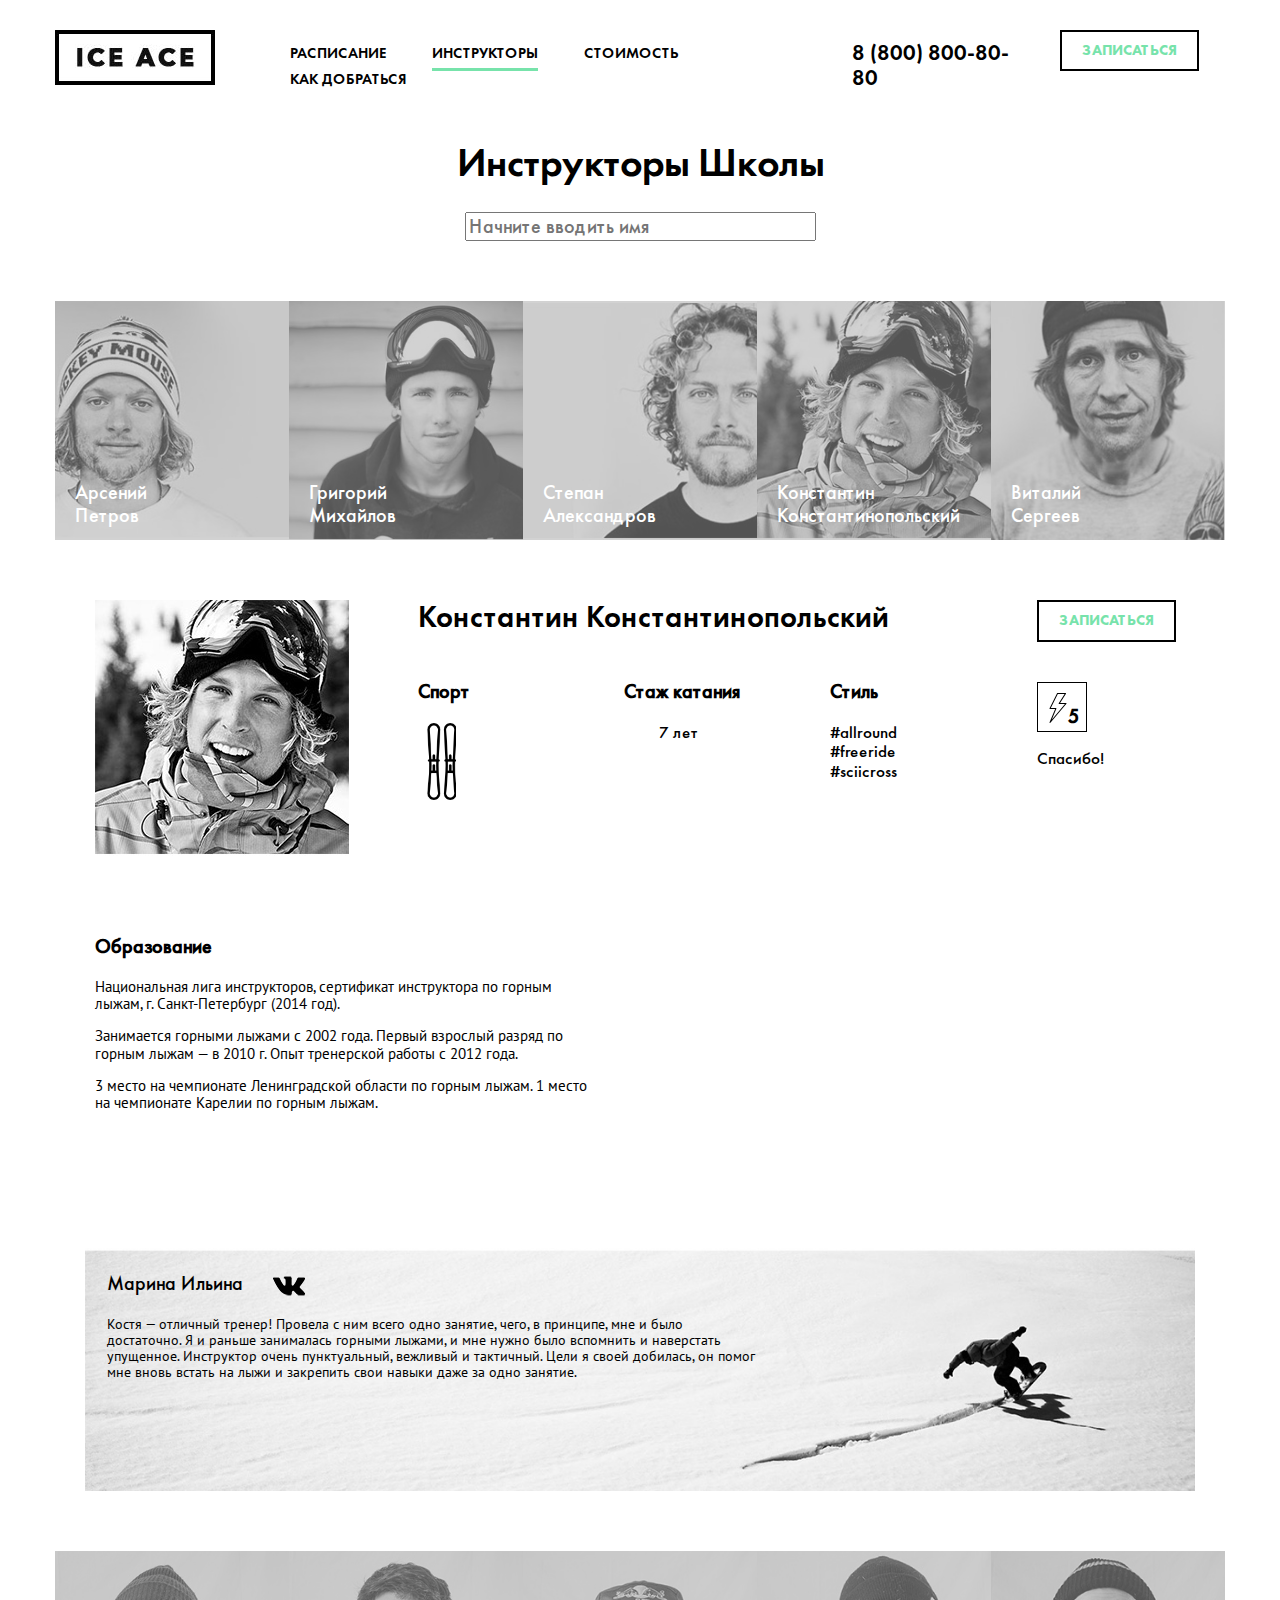
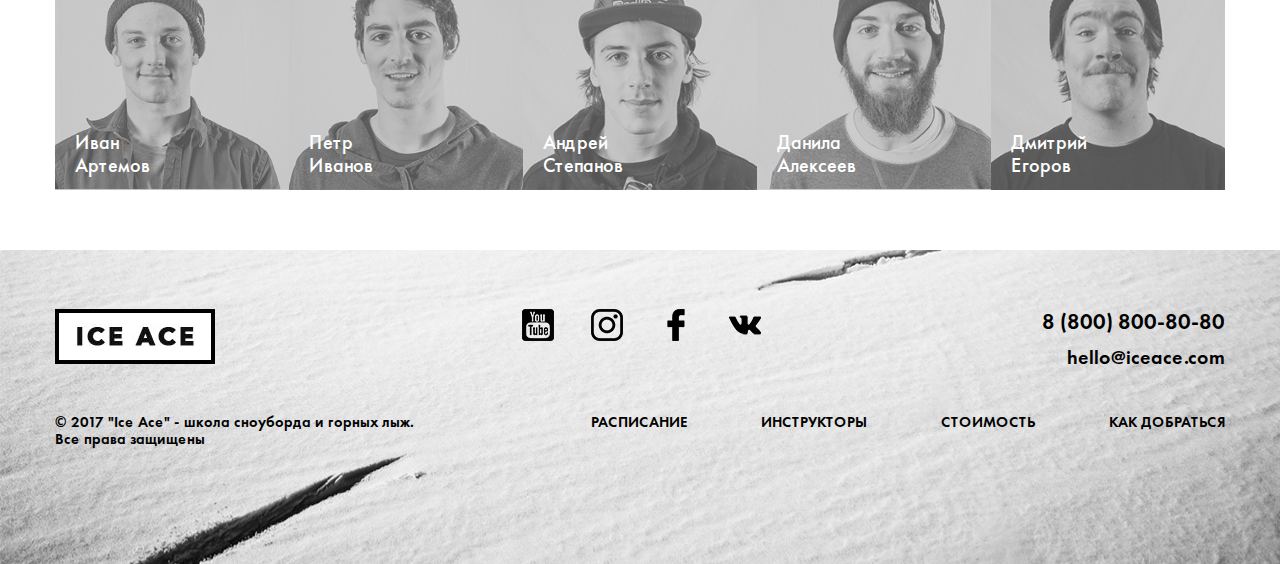
==== commit d6093f9b: "v0.5 instructors.html" ====
--- a/instructors.html
+++ b/instructors.html
@@ -39,30 +39,45 @@
 					<input type="search" size="40" placeholder="Начните вводить имя">
 				</form>
 				<div class="tabs row">
-					<div class="tab-top">
-						<a href="#"></a>
+					<div class="tab">
 						<img src="img/img_instructors_fotogallery_01.jpg" alt="01">
-						<div class="hover-wrap"></div>
-					</div>	
-					<div class="tab-top"> 
-						<a href="#"></a>
+						<a href="#"></a>
+						<div class="hover-wrap">
+							<p>Арсений</p>
+							<p>Петров</p>
+						</div>
+					</div>	
+					<div class="tab"> 
 						<img src="img/img_instructors_fotogallery_02.jpg" alt="02">
-						<div class="hover-wrap"></div>
-					</div>	
-					<div class="tab-top"> 
-						<a href="#"></a>
+						<a href="#"></a>
+						<div class="hover-wrap">
+							<p>Григорий</p>
+							<p>Михайлов</p>
+						</div>
+					</div>	
+					<div class="tab"> 
 						<img src="img/img_instructors_fotogallery_03.jpg" alt="03">
-						<div class="hover-wrap"></div>
-					</div>	
-					<div class="tab-top"> 
-						<a href="#"></a>
+						<a href="#"></a>
+						<div class="hover-wrap">
+							<p>Степан</p>
+							<p>Александров</p>
+						</div>
+					</div>	
+					<div class="tab"> 
 						<img src="img/img_instructors_fotogallery_04.jpg" alt="04">
-						<div class="hover-wrap"></div>
-					</div>	
-					<div class="tab-top">
-						<a href="#"></a>
+						<a href="#"></a>
+						<div class="hover-wrap">
+							<p>Константин</p>
+							<p>Константинопольский</p>
+						</div>
+					</div>	
+					<div class="tab">	
 						<img src="img/img_instructors_fotogallery_05.jpg" alt="05">
-						<div class="hover-wrap"></div>
+						<a href="#"></a>
+						<div class="hover-wrap">
+							<p>Виталий</p>
+							<p>Сергеев</p>
+						</div>
 					</div>	
 				</div>
 				
@@ -93,7 +108,7 @@
 						</div>
 						<div class="col2">
 							<a href="#" class="btn btn-black">Записаться</a>
-							<a href="#" class="btn thanks">5</a>
+							<a href="#" class="btn thanks"><span>5</span></a>
 							<p>Спасибо!</p>
 						</div>
 					</div>
@@ -119,21 +134,46 @@
 				</div>
 
 				<div class="tabs row">
-					<a class="tab-bottom-img" href="#">
-						<img src="img/img_instructors_fotogallery_06.jpg" alt="06"></img>
-					</a>	
-					<a class="tab-bottom-img" href="#">
-						<img src="img/img_instructors_fotogallery_07.jpg" alt="07"></img>
-					</a>	
-					<a class="tab-bottom-img" href="#">
-						<img src="img/img_instructors_fotogallery_08.jpg" alt="08"></img>
-					</a>	
-					<a class="tab-bottom-img" href="#">
-						<img src="img/img_instructors_fotogallery_09.jpg" alt="09"></img>
-					</a>	
-					<a class="tab-bottom-img" href="#">
-						<img src="img/img_instructors_fotogallery_10.jpg" alt="10"></img>
-					</a>	
+					<div class="tab">
+						<img src="img/img_instructors_fotogallery_06.jpg" alt="06">
+						<a href="#"></a>
+						<div class="hover-wrap">
+							<p>Иван</p>
+							<p>Артемов</p>
+						</div>
+					</div>	
+					<div class="tab"> 
+						<img src="img/img_instructors_fotogallery_07.jpg" alt="07">
+						<a href="#"></a>
+						<div class="hover-wrap">
+							<p>Петр</p>
+							<p>Иванов</p>
+						</div>
+					</div>	
+					<div class="tab"> 
+						<img src="img/img_instructors_fotogallery_08.jpg" alt="08">
+						<a href="#"></a>
+						<div class="hover-wrap">
+							<p>Андрей</p>
+							<p>Степанов</p>
+						</div>
+					</div>	
+					<div class="tab"> 
+						<img src="img/img_instructors_fotogallery_09.jpg" alt="09">
+						<a href="#"></a>
+						<div class="hover-wrap">
+							<p>Данила</p>
+							<p>Алексеев</p>
+						</div>
+					</div>	
+					<div class="tab">	
+						<img src="img/img_instructors_fotogallery_10.jpg" alt="10">
+						<a href="#"></a>
+						<div class="hover-wrap">
+							<p>Дмитрий</p>
+							<p>Егоров</p>
+						</div>
+					</div>	
 				</div>
 			</div>
 		</div>
--- a/style/style.css
+++ b/style/style.css
@@ -731,100 +731,70 @@
 	margin-bottom: 60px;
 }
 
-.tab-top, .tab-bottom-img {
+.tab {
 	display: inline-block;
 	width: 234px;
 	height: 239px;
-}
-
-.tab-top img {
+	position: relative;
+
+}
+
+.tab img {
 	display: block;
 	width: 100%;
 	height: 100%;
 	object-fit: cover;
-}
-
-a.tab-top-img:after {
-	display: inline-block;
-	color: #fff;
-	font-family: futura;
-	font-size: 18px;
-	font-weight: bold;
-	vertical-align: top;
-	width: 100%;
-	height: 180px;
-	position: relative;
-	top: -185px;
-	background-color: rgba(166, 166, 166, .5);
-	z-index: 2;
-}
-
-.tab-bottom-img {
-	display: inline-block;
-	width: 20%;
-	height: 180px;
-	
-}
-
-.tab-bottom-img img {
+	position: absolute;
+}
+
+.tab a {
+	display: block;
 	width: 100%;
 	height: 100%;
-	object-fit: cover;
-}
-
-a.tab-bottom-img:after {
-	display: inline-block;
+	position: absolute;
+}
+
+.hover-wrap {
+	width: 100%;
+	height: 100%;
+	position: absolute;
+	background-color: rgba(166, 166, 166, .5);
+	padding-top: 200px;
+	padding-left: 20px;
+	-webkit-transition: transform 0.2s ease;
+	-o-transition: transform 0.2s ease;
+	transition: transform 0.2s ease;
+}
+
+.hover-wrap p {
+	text-align: left;
+	font-family: 'FuturaPT-Medium';
+	font-size: 20px;
 	color: #fff;
-	font-family: futura;
-	font-size: 18px;
-	font-weight: bold;
-	vertical-align: top;
-	width: 100%;
-	height: 180px;
-	position: relative;
-	top: -185px;
-	background-color: rgba(166, 166, 166, .5);
-	z-index: 2;
-}
-
-
-a.tab-bottom-img:nth-of-type(1):after {
-	content: 'Иван Артемов';
-}
-
-a.tab-bottom-img:nth-of-type(2):after {
-	content: 'Петр Иванов';
-}
-
-a.tab-bottom-img:nth-of-type(3):after {
-	content: 'Андрей Стапанов';
-}
-
-a.tab-bottom-img:nth-of-type(4):after {
-	content: 'Данила Алексеев';
-}
-
-a.tab-bottom-img:nth-of-type(5):after {
-	content: 'Дмитрий Егоров';
-}
-
-a.tab-bottom-img:hover:after {
-	z-index: -5;
-}
-
-
+	margin-top: -20px;
+}
+
+.tab:hover .hover-wrap{
+	transform: scale(.001);
+	cursor: pointer;
+}
 
 	/*instructor-top*/
 .instructor-top {
 	margin-left: 40px;
 }
 
+.instructor-top .col7 {
+	padding-left: 40px;
+}
+
 
 .skill-pic {
-	width: 80px;
-	height: 80px;
-	background-image: url(../img/sprite.png);
-	background-position: -89px -95px;
+	margin-left: 6px;
+	width: 32px;
+	height: 77px;
+	background-image: url(../img/ski.png);
+	background-size: cover;
 }
 
 .instructor-top p {
@@ -852,19 +822,37 @@
 	font-size: 17px;
 }
 
-.instructor-top a.btn {
+a.thanks {
+	display: block;
+	width: 50px;
+	height: 50px;
+	border: 1px solid #000;
+	color: #000;
 	margin-top: 40px;
-}
-
-a.thanks {
-	display: block;
-	width: 40px;
-	height: 40px;
-	border: 1px solid #000;
+	padding-left: 10px;
+	padding-right: 0px;
+	padding-top: 10px;
+	padding-bottom: 0px;
+}
+
+a.thanks span {
+	font-family: 'FuturaPT-Medium';
+	font-size: 20px;
 	font-weight: bold;
-	color: #000;
-}
-
+	display: inline-block;
+}
+
+a.thanks span:before {
+	content: '';
+	padding-top: 10px;
+	display: inline-block;
+	width: 20px;
+	height: 20px;
+	background-image: url(../img/flash.svg);
+	-webkit-background-size: cover;
+	background-size: cover;
+	background-position: center;
+}
 	/*instructor-bottom*/
 
 .instructor-bottom {
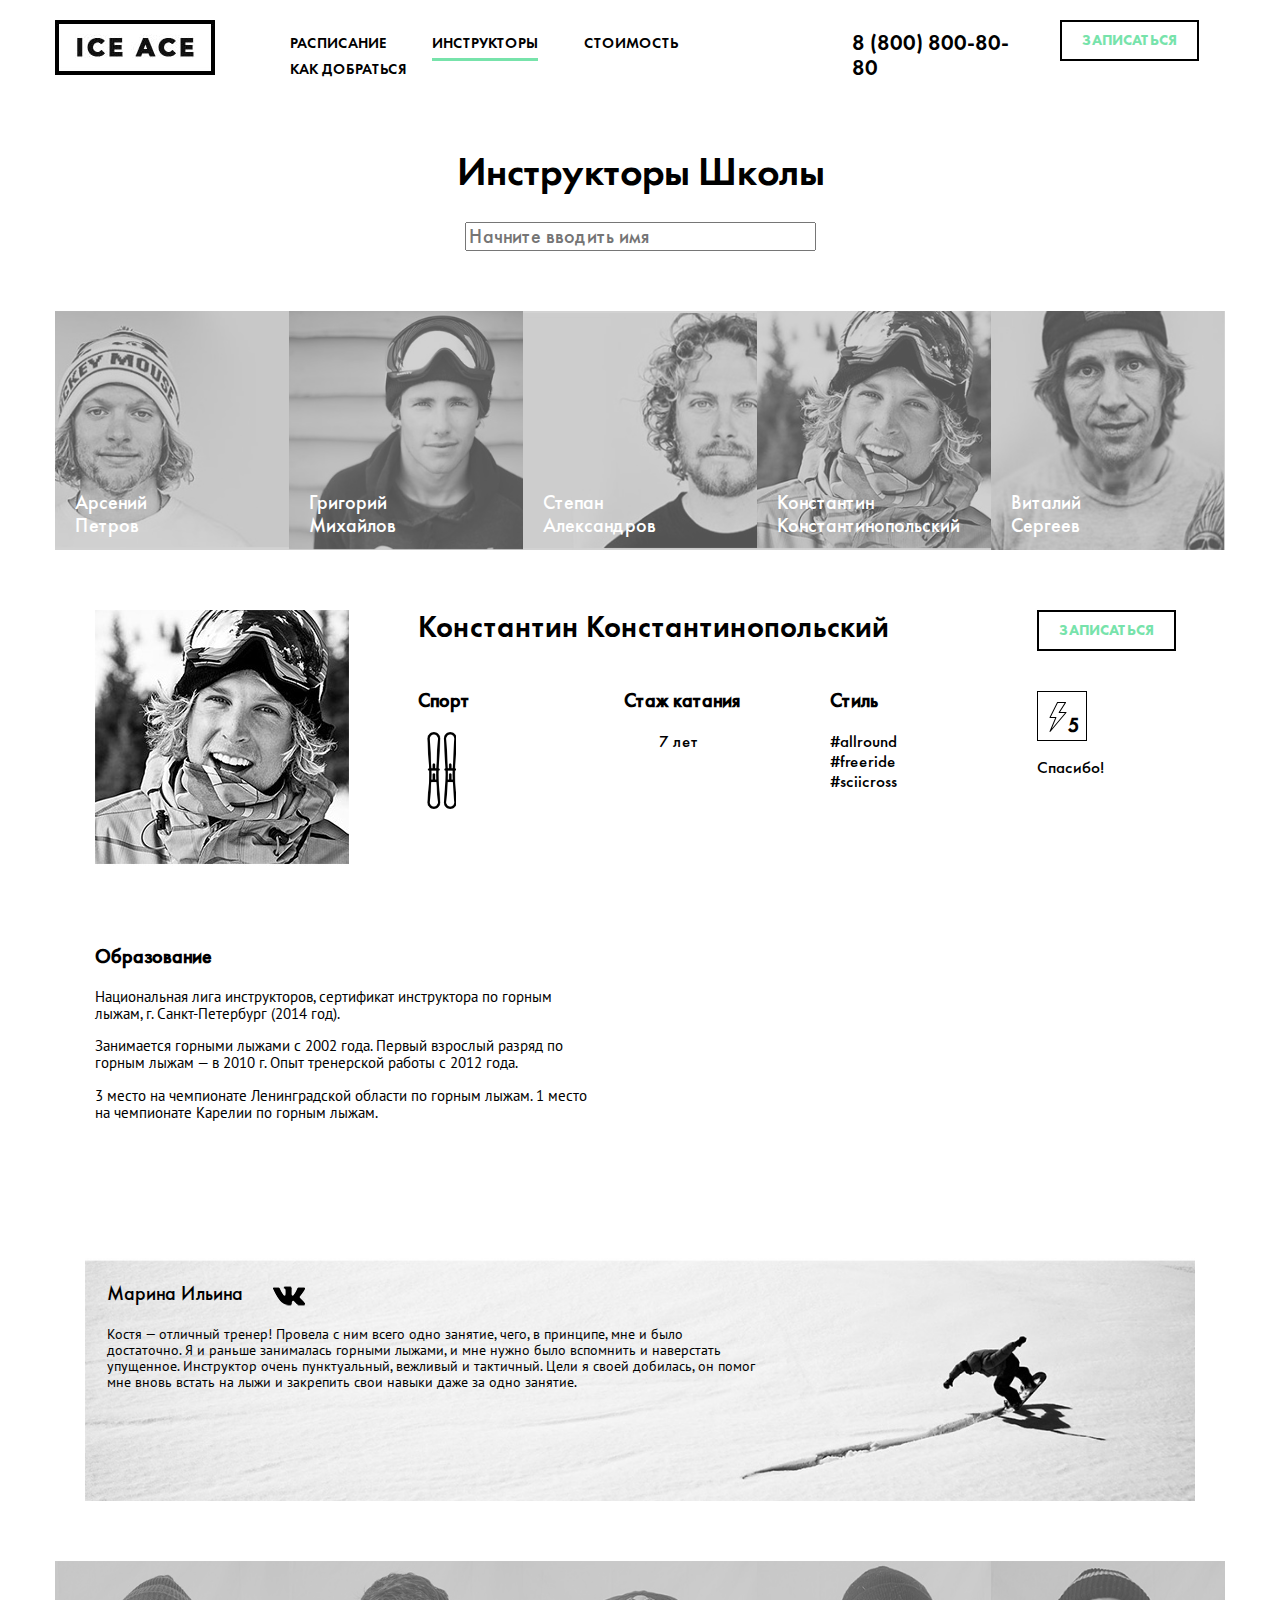
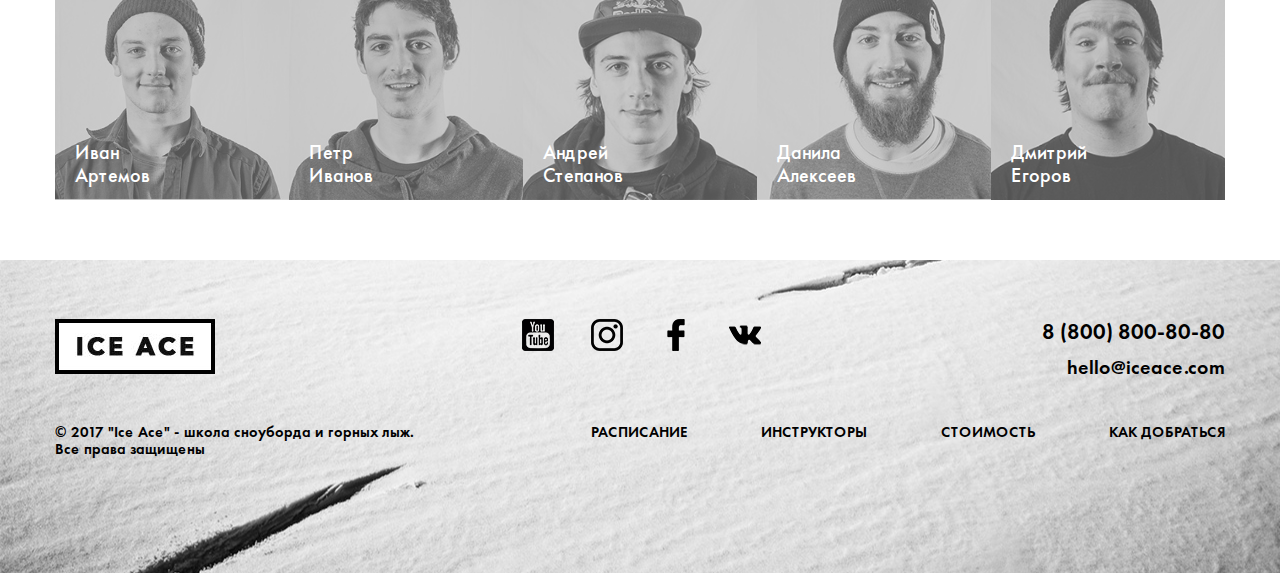
==== commit afae7a05: "v0.6 fix body background/width" ====
--- a/instructors.html
+++ b/instructors.html
@@ -1,220 +1,220 @@
-<!DOCTYPE html>
-<html lang="ru">
-<head>
-	<meta charset="UTF-8">
-	<title>Инструкторы</title>
-	<link rel="stylesheet" href="style/normalize.css">
-	<link rel="stylesheet" href="style/style.css">
-</head>
-<body>
-	<header>
-		<div class="container">
-			<div class="header-bottom row">
-				<div class="col2">
-					<a class="logo" href="index.html"></a>
-				</div>
-				<nav class="col6">
-					<ul>
-						<li><a href="schedule.html">Расписание</a></li>
-						<li><span>Инструкторы</span></li>
-						<li><a href="#">Стоимость</a></li>
-						<li><a href="#">Как добраться</a></li>
-					</ul>
-				</nav>
-				<div class="col2">
-					<a class="phone" href="tel:+7-800-800-80-80">8 (800) 800-80-80</a>
-				</div>
-				<div class="col2">	
-					<a class="btn btn-black" href="#">Записаться</a>
-				</div>
-			</div>
-		</div>
-	</header>
-
-	<main>
-		<div class="instructors">
-			<div class="container">
-				<h1>Инструкторы Школы</h1>
-				<form action="">
-					<input type="search" size="40" placeholder="Начните вводить имя">
-				</form>
-				<div class="tabs row">
-					<div class="tab">
-						<img src="img/img_instructors_fotogallery_01.jpg" alt="01">
-						<a href="#"></a>
-						<div class="hover-wrap">
-							<p>Арсений</p>
-							<p>Петров</p>
-						</div>
-					</div>	
-					<div class="tab"> 
-						<img src="img/img_instructors_fotogallery_02.jpg" alt="02">
-						<a href="#"></a>
-						<div class="hover-wrap">
-							<p>Григорий</p>
-							<p>Михайлов</p>
-						</div>
-					</div>	
-					<div class="tab"> 
-						<img src="img/img_instructors_fotogallery_03.jpg" alt="03">
-						<a href="#"></a>
-						<div class="hover-wrap">
-							<p>Степан</p>
-							<p>Александров</p>
-						</div>
-					</div>	
-					<div class="tab"> 
-						<img src="img/img_instructors_fotogallery_04.jpg" alt="04">
-						<a href="#"></a>
-						<div class="hover-wrap">
-							<p>Константин</p>
-							<p>Константинопольский</p>
-						</div>
-					</div>	
-					<div class="tab">	
-						<img src="img/img_instructors_fotogallery_05.jpg" alt="05">
-						<a href="#"></a>
-						<div class="hover-wrap">
-							<p>Виталий</p>
-							<p>Сергеев</p>
-						</div>
-					</div>	
-				</div>
-				
-				<div class="row">
-				
-					<div class="instructor-top">
-						<div class="col3">
-							<img src="img/img_instructors_fotogallery_04.jpg" alt="instructor">
-						</div>
-						<div class="col7">
-							<h2>Константин Константинопольский</h2>
-							<div class="col4">
-								<h3>Спорт</h3>
-								<div class="skill-pic"></div>
-							</div>
-							<div class="col4">
-								<h3>Стаж катания</h3>
-								<p class="experience">7 лет</p>
-							</div>
-							<div class="col4">
-								<h3>Стиль</h3>
-								<ul class="hashtags">
-									<li><a href="#">#allround</a></li>
-									<li><a href="#">#freeride</a></li>
-									<li><a href="#">#sciicross</a></li>
-								</ul>
-							</div>
-						</div>
-						<div class="col2">
-							<a href="#" class="btn btn-black">Записаться</a>
-							<a href="#" class="btn thanks"><span>5</span></a>
-							<p>Спасибо!</p>
-						</div>
-					</div>
-				
-					<div class="instructor-bottom">
-						<div class="col6">
-							<h3>Образование</h3>
-							<p>Национальная лига инструкторов, сертификат инструктора по горным лыжам, г. Санкт-Петербург (2014 год). </p>
-							<p>Занимается горными лыжами с 2002 года. Первый взрослый разряд по горным лыжам — в 2010 г. Опыт тренерской работы с 2012 года. </p> 
-							<p>3 место на чемпионате Ленинградской области по горным лыжам. 1 место на чемпионате Карелии по горным лыжам.</p>
-						</div>
-						<div class="col6 youtube-video">
-							<iframe width="500" height="283" src="https://www.youtube.com/embed/F1xTgLcsMtA" frameborder="0" allowfullscreen></iframe>
-						</div>
-					</div>
-
-					<div class="instructor-comments">
-						<a href="#">Марина Ильина</a>
-						<blockquote>
-						Костя — отличный тренер! Провела с ним всего одно занятие, чего, в принципе, мне и было достаточно. Я и раньше занималась горными лыжами, и мне нужно было вспомнить и наверстать упущенное. Инструктор очень пунктуальный, вежливый и тактичный. Цели я своей добилась, он помог мне вновь встать на лыжи и закрепить свои навыки даже за одно занятие.
-						</blockquote>
-					</div>
-				</div>
-
-				<div class="tabs row">
-					<div class="tab">
-						<img src="img/img_instructors_fotogallery_06.jpg" alt="06">
-						<a href="#"></a>
-						<div class="hover-wrap">
-							<p>Иван</p>
-							<p>Артемов</p>
-						</div>
-					</div>	
-					<div class="tab"> 
-						<img src="img/img_instructors_fotogallery_07.jpg" alt="07">
-						<a href="#"></a>
-						<div class="hover-wrap">
-							<p>Петр</p>
-							<p>Иванов</p>
-						</div>
-					</div>	
-					<div class="tab"> 
-						<img src="img/img_instructors_fotogallery_08.jpg" alt="08">
-						<a href="#"></a>
-						<div class="hover-wrap">
-							<p>Андрей</p>
-							<p>Степанов</p>
-						</div>
-					</div>	
-					<div class="tab"> 
-						<img src="img/img_instructors_fotogallery_09.jpg" alt="09">
-						<a href="#"></a>
-						<div class="hover-wrap">
-							<p>Данила</p>
-							<p>Алексеев</p>
-						</div>
-					</div>	
-					<div class="tab">	
-						<img src="img/img_instructors_fotogallery_10.jpg" alt="10">
-						<a href="#"></a>
-						<div class="hover-wrap">
-							<p>Дмитрий</p>
-							<p>Егоров</p>
-						</div>
-					</div>	
-				</div>
-			</div>
-		</div>
-	</main>
-
-		<footer>
-		<div class="container">
-			<div class="footer-top row">
-				<div class="col2">
-					<a class="logo" href="index.html"></a>
-				</div>
-				<div class="col8">
-					<ul class="social-networks">
-						<li><a class="youtube-sprite" href="#"></a></li>
-						<li><a class="instagram-sprite" href="#"></a></li>
-						<li><a class="facebook-sprite" href="#"></a></li>
-						<li><a class="vk-sprite" href="#"></a></li>
-					</ul>
-				</div>
-				<div class="footer-top-links col2">
-					<a href="tel:88008008080">8 (800) 800-80-80</a>
-					<a href="mailto:hello@iceace.com">hello@iceace.com</a>
-				</div>
-			</div>
-
-			<div class="footer-bottom row">
-				<div class="col4">
-					<p>&copy; 2017 "Ice Ace" - школа сноуборда и горных лыж.<br> Все права защищены</p>
-				</div>
-
-				<nav class="col8">
-					<ul>
-						<li><a href="schedule.html">Расписание</a></li>
-						<li><a href="instructors.html">Инструкторы</a></li>
-						<li><a href="#">Стоимость</a></li>
-						<li><a href="#">Как добраться</a></li>
-					</ul>
-				</nav>
-
-			</div>
-		</div>
-	</footer>	
-</body>
+<!DOCTYPE html>
+<html lang="ru">
+<head>
+	<meta charset="UTF-8">
+	<title>Инструкторы</title>
+	<link rel="stylesheet" href="style/normalize.css">
+	<link rel="stylesheet" href="style/style.css">
+</head>
+<body>
+	<header>
+		<div class="container">
+			<div class="header-bottom row">
+				<div class="col2">
+					<a class="logo" href="index.html"></a>
+				</div>
+				<nav class="col6">
+					<ul>
+						<li><a href="schedule.html">Расписание</a></li>
+						<li><span>Инструкторы</span></li>
+						<li><a href="#">Стоимость</a></li>
+						<li><a href="#">Как добраться</a></li>
+					</ul>
+				</nav>
+				<div class="col2">
+					<a class="phone" href="tel:+7-800-800-80-80">8 (800) 800-80-80</a>
+				</div>
+				<div class="col2">	
+					<a class="btn btn-black" href="#">Записаться</a>
+				</div>
+			</div>
+		</div>
+	</header>
+
+	<main>
+		<div class="instructors">
+			<div class="container">
+				<h1>Инструкторы Школы</h1>
+				<form action="">
+					<input type="search" size="40" placeholder="Начните вводить имя">
+				</form>
+				<div class="tabs row">
+					<div class="tab">
+						<img src="img/img_instructors_fotogallery_01.jpg" alt="01">
+						<a href="#"></a>
+						<div class="hover-wrap">
+							<p>Арсений</p>
+							<p>Петров</p>
+						</div>
+					</div>	
+					<div class="tab"> 
+						<img src="img/img_instructors_fotogallery_02.jpg" alt="02">
+						<a href="#"></a>
+						<div class="hover-wrap">
+							<p>Григорий</p>
+							<p>Михайлов</p>
+						</div>
+					</div>	
+					<div class="tab"> 
+						<img src="img/img_instructors_fotogallery_03.jpg" alt="03">
+						<a href="#"></a>
+						<div class="hover-wrap">
+							<p>Степан</p>
+							<p>Александров</p>
+						</div>
+					</div>	
+					<div class="tab"> 
+						<img src="img/img_instructors_fotogallery_04.jpg" alt="04">
+						<a href="#"></a>
+						<div class="hover-wrap">
+							<p>Константин</p>
+							<p>Константинопольский</p>
+						</div>
+					</div>	
+					<div class="tab">	
+						<img src="img/img_instructors_fotogallery_05.jpg" alt="05">
+						<a href="#"></a>
+						<div class="hover-wrap">
+							<p>Виталий</p>
+							<p>Сергеев</p>
+						</div>
+					</div>	
+				</div>
+				
+				<div class="row">
+				
+					<div class="instructor-top">
+						<div class="col3">
+							<img src="img/img_instructors_fotogallery_04.jpg" alt="instructor">
+						</div>
+						<div class="col7">
+							<h2>Константин Константинопольский</h2>
+							<div class="col4">
+								<h3>Спорт</h3>
+								<div class="skill-pic"></div>
+							</div>
+							<div class="col4">
+								<h3>Стаж катания</h3>
+								<p class="experience">7 лет</p>
+							</div>
+							<div class="col4">
+								<h3>Стиль</h3>
+								<ul class="hashtags">
+									<li><a href="#">#allround</a></li>
+									<li><a href="#">#freeride</a></li>
+									<li><a href="#">#sciicross</a></li>
+								</ul>
+							</div>
+						</div>
+						<div class="col2">
+							<a href="#" class="btn btn-black">Записаться</a>
+							<a href="#" class="btn thanks"><span>5</span></a>
+							<p>Спасибо!</p>
+						</div>
+					</div>
+				
+					<div class="instructor-bottom">
+						<div class="col6">
+							<h3>Образование</h3>
+							<p>Национальная лига инструкторов, сертификат инструктора по горным лыжам, г. Санкт-Петербург (2014 год). </p>
+							<p>Занимается горными лыжами с 2002 года. Первый взрослый разряд по горным лыжам — в 2010 г. Опыт тренерской работы с 2012 года. </p> 
+							<p>3 место на чемпионате Ленинградской области по горным лыжам. 1 место на чемпионате Карелии по горным лыжам.</p>
+						</div>
+						<div class="col6 youtube-video">
+							<iframe width="500" height="283" src="https://www.youtube.com/embed/F1xTgLcsMtA" frameborder="0" allowfullscreen></iframe>
+						</div>
+					</div>
+
+					<div class="instructor-comments">
+						<a href="#">Марина Ильина</a>
+						<blockquote>
+						Костя — отличный тренер! Провела с ним всего одно занятие, чего, в принципе, мне и было достаточно. Я и раньше занималась горными лыжами, и мне нужно было вспомнить и наверстать упущенное. Инструктор очень пунктуальный, вежливый и тактичный. Цели я своей добилась, он помог мне вновь встать на лыжи и закрепить свои навыки даже за одно занятие.
+						</blockquote>
+					</div>
+				</div>
+
+				<div class="tabs row">
+					<div class="tab">
+						<img src="img/img_instructors_fotogallery_06.jpg" alt="06">
+						<a href="#"></a>
+						<div class="hover-wrap">
+							<p>Иван</p>
+							<p>Артемов</p>
+						</div>
+					</div>	
+					<div class="tab"> 
+						<img src="img/img_instructors_fotogallery_07.jpg" alt="07">
+						<a href="#"></a>
+						<div class="hover-wrap">
+							<p>Петр</p>
+							<p>Иванов</p>
+						</div>
+					</div>	
+					<div class="tab"> 
+						<img src="img/img_instructors_fotogallery_08.jpg" alt="08">
+						<a href="#"></a>
+						<div class="hover-wrap">
+							<p>Андрей</p>
+							<p>Степанов</p>
+						</div>
+					</div>	
+					<div class="tab"> 
+						<img src="img/img_instructors_fotogallery_09.jpg" alt="09">
+						<a href="#"></a>
+						<div class="hover-wrap">
+							<p>Данила</p>
+							<p>Алексеев</p>
+						</div>
+					</div>	
+					<div class="tab">	
+						<img src="img/img_instructors_fotogallery_10.jpg" alt="10">
+						<a href="#"></a>
+						<div class="hover-wrap">
+							<p>Дмитрий</p>
+							<p>Егоров</p>
+						</div>
+					</div>	
+				</div>
+			</div>
+		</div>
+	</main>
+
+		<footer>
+		<div class="container">
+			<div class="footer-top row">
+				<div class="col2">
+					<a class="logo" href="index.html"></a>
+				</div>
+				<div class="col8">
+					<ul class="social-networks">
+						<li><a class="youtube-sprite" href="#"></a></li>
+						<li><a class="instagram-sprite" href="#"></a></li>
+						<li><a class="facebook-sprite" href="#"></a></li>
+						<li><a class="vk-sprite" href="#"></a></li>
+					</ul>
+				</div>
+				<div class="footer-top-links col2">
+					<a href="tel:88008008080">8 (800) 800-80-80</a>
+					<a href="mailto:hello@iceace.com">hello@iceace.com</a>
+				</div>
+			</div>
+
+			<div class="footer-bottom row">
+				<div class="col4">
+					<p>&copy; 2017 "Ice Ace" - школа сноуборда и горных лыж.<br> Все права защищены</p>
+				</div>
+
+				<nav class="col8">
+					<ul>
+						<li><a href="schedule.html">Расписание</a></li>
+						<li><a href="instructors.html">Инструкторы</a></li>
+						<li><a href="#">Стоимость</a></li>
+						<li><a href="#">Как добраться</a></li>
+					</ul>
+				</nav>
+
+			</div>
+		</div>
+	</footer>	
+</body>
 </html>--- a/style/style.css
+++ b/style/style.css
@@ -1,917 +1,932 @@
-/* project-common */
-@font-face{
-	font-family: 'pt_sans';
-	src: url(../fonts/PTSansRegular/PTSansRegular.eot) format("eot");
-	src: url(../fonts/PTSansRegular/PTSansRegular.ttf) format("ttf");
-	src: url(../fonts/PTSansRegular/PTSansRegular.woff) format("woff");
-	font-weight: normal;
-}
-
-@font-face{
-	font-family: 'pt_sans';
-	src: url(../fonts/PTSansBold/PTSansBold.eot) format("eot");
-	src: url(../fonts/PTSansBold/PTSansBold.ttf) format("ttf");
-	src: url(../fonts/PTSansBold/PTSansBold.woff) format("woff2");
-	font-weight: bold;
-}
-
-@font-face{
-	font-family: 'pt_sans';
-	src: url(../fonts/PTSansItalic/PTSansItalic.eot) format("eot");
-	src: url(../fonts/PTSansItalic/PTSansItalic.ttf) format("ttf");
-	src: url(../fonts/PTSansItalic/PTSansItalic.woff) format("woff2");
-	font-style: italic;
-}
-
-@font-face{
-	font-family: 'FuturaPT-Book';
-	src: url(../fonts/FuturaPT-Book/FuturaPT-Book.eot?) format("eot");
-	src: url(../fonts/FuturaPT-Book/FuturaPT-Book.woff) format("woff");
-	src: url(../fonts/FuturaPT-Book/FuturaPT-Book.ttf) format("truetype");
-	font-weight: 400;
-}
-
-@font-face{
-	font-family: 'FuturaPT-Medium';
-	src: url(../fonts/FuturaPT-Medium/FuturaPT-Medium.eot?) format("eot");
-	src: url(../fonts/FuturaPT-Medium/FuturaPT-Medium.woff) format("woff");
-	src: url(../fonts/FuturaPT-Medium/FuturaPT-Medium.ttf) format("truetype");
-	font-weight: 500;
-}
-
-@font-face{
-	font-family: 'FuturaPT-Demi';
-	src: url(../fonts/FuturaPT-Demi/FuturaPT-Demi.eot?) format("eot");
-	src: url(../fonts/FuturaPT-Demi/FuturaPT-Demi.woff) format("woff");
-	src: url(../fonts/FuturaPT-Demi/FuturaPT-Demi.ttf) format("truetype");
-	font-weight: 600;
-}
-
-@font-face{
-	font-family: 'FuturaPT-Bold';
-	src: url(../fonts/FuturaPT-Bold/FuturaPT-Bold.eot?) format("eot");
-	src: url(../fonts/FuturaPT-Bold/FuturaPT-Bold.woff) format("woff");
-	src: url(../fonts/FuturaPT-Bold/FuturaPT-Bold.ttf) format("truetype");
-	font-weight: 700;
-}
-
-@font-face{
-	font-family: 'FuturaPT-ExtraBold';
-	src: url(../fonts/FuturaPT-ExtraBold/FuturaPT-ExtraBold.eot?) format("eot");
-	src: url(../fonts/FuturaPT-ExtraBold/FuturaPT-ExtraBold.woff) format("woff");
-	src: url(../fonts/FuturaPT-ExtraBold/FuturaPT-ExtraBold.ttf) format("truetype");
-	font-weight: 800;
-}
-
-@font-face{
-	font-family: 'FuturaPT-Heavy';
-	src: url(../fonts/FuturaPT-Heavy/FuturaPT-Heavy.eot?) format("eot");
-	src: url(../fonts/FuturaPT-Heavy/FuturaPT-Heavy.woff) format("woff");
-	src: url(../fonts/FuturaPT-Heavy/FuturaPT-Heavy.ttf) format("truetype");
-	font-weight: 900;
-}
-
-* {
-	-webkit-box-sizing: border-box;
-	-moz-box-sizing: border-box;
-	box-sizing: border-box;
-	
-}
-
-body{
-	font-family: pt_sans;
-	max-width: 1280px;
-}
-
-	
-.container {
-	width: 1170px;
-	margin: 0 auto;
-}
-
-.row {font-size: 0;}
-
-[class*="col"] {
-	display: inline-block; 
-	vertical-align: top;
-	text-align: left;
-	
-}
-
-.col1 {width: 8.33%;}
-.col2 {width: 16.66%;}
-.col3 {width: 25%;}
-.col4 {width: 33.33%;}
-.col5 {width: 41.66%;}
-.col6 {width: 50%;}
-.col7 {width: 58.33%;}
-.col8 {width: 66.66%;}
-.col9 {width: 75%;}
-.col10 {width: 83.11%;}
-.col11 {width: 91.66%;}
-.col12 {width: 100%;}
-
-
-.btn{
-	display: inline-block;
-	padding: 10px 20px;
-	color: #77e3ab;
-	text-decoration: none;
-	font-family: 'FuturaPt-Heavy';
-	font-size: 15px;
-	-webkit-transition: background-color, color .2s ease;
-	-o-transition: background-color, color .2s ease;
-	transition: background-color, color .2s ease;
-	text-transform: uppercase;
-}
-
-.btn:hover {
-	background-color: #77e3ab;
-	color: #fff;
-}
-
-.btn-black{
-	border: 2px solid black;
-}
-
-.btn-white{
-	border: 2px solid white;
-}
-
-
-a {
-	text-decoration: none;
-	color: #000;
-}
-
-li {
-	list-style: none;
-	display: inline-block;
-}
-
-h2 {font-family: 'FuturaPT-Demi'; font-size: 40px; text-align: center;}
-h3 {font-family: 'FuturaPT-Medium'; font-size: 20px;}
-p {font-family: 'pt_sans'; font-size: 15px; /*font-weight: bold;*/}
-span {font-family: 'pt_sans'; font-size: 15px;}
-
-	/* header*/
-
-.header-bottom {
-	margin-top: 30px;
-	margin-bottom: 30px;
-}
-
-header [class*="col"]{
-	/*vertical-align: top;*/
-}
-
-a.logo {
-	display: inline-block;
-	height: 55px;
-	width: 160px;
-	background-image: url(../img/logo.png);
-}
-
-nav {
-	display: inline-block;
-	font-family: 'FuturaPT-Demi';
-	font-size: 15px;
-	text-transform: uppercase;
-}
-
-.header-bottom nav ul {
-	text-align: left;
-}
-
-.header-bottom nav li {
-	padding-right: 42px;
-}
-
-.header-bottom nav li:last-child {
-	padding-right: 0px;
-}
-
-.header-bottom nav a {
-	display: inline-block;
-	padding-bottom: 6px;
-}
-
-.header-bottom nav a:hover {
-	display: inline-block;
-	border-bottom: 3px solid #77e3ab;
-}
-
-.header-bottom nav a:active {
-	display: inline-block;
-	border-bottom: 3px solid #77e3ab;
-}
-
-.header-bottom nav span {
-	display: inline-block;
-	font-size: 15px;
-	font-family: 'FuturaPT-Demi';
-	border-bottom: 3px solid #77e3ab;
-	padding-bottom: 6px;
-}
-
-.phone{
-	display: inline-block;
-	font-family: 'FuturaPT-Demi';
-	font-size: 22px;
-	margin-top: 10px;
-	margin-left: 17px;
-}
-
-.header-bottom a.btn {
-	margin-left: 30px;
-}
-
-	/* promo */
-
-.promo{
-	padding-top: 100px;
-	padding-bottom: 350px;
-	background-image: url(../img/promo.jpg);
-	-webkit-background-size: cover;
-	background-size: cover;	/*растягивает на весь блок*/
-	background-position: center bottom;
-	color: #fff;
-	text-align: left;
-}
-
-
-.promo h1 {
-	font-family: 'FuturaPT-Bold';
-	font-size: 50px;
-	width: 50%;
-}
-
-.promo span{
-	margin-top: 30px;
-	display: block;
-	font-family: 'FuturaPT-Demi';
-	font-size: 38px;
-}
-
-	/*footer*/
-
-footer {
-	background: url(../img/img_instructors_review.jpg) no-repeat;
-	background-position: center;
-	background-size: cover;
-}
-
-.footer-top {
-	padding-top: 5%;
-}
-
-ul.social-networks {
-	display: inline-block;
-	width: 100%;
-	text-align: center;
-}
-
-ul.social-networks li{
-	padding-right: 5%;
-	
-}
-
-a[class*=sprite] {
-	display: inline-block;
-	width: 32px;
-	height: 32px;
-	background-image: url(../img/sprite.png);
-}
-
-a.youtube-sprite {
-	background-position: -5px -137px;
-}
-
-a.instagram-sprite {
-	background-position: -47px -95px;
-}
-
-a.facebook-sprite {
-	background-position: -5px -95px;
-}
-
-a.vk-sprite {
-	background-position: -269px -95px;
-}
-
-.footer-top-links {
-	text-align: right;
-	font-family: 'FuturaPT-Demi';	
-}
-
-.footer-top-links a:first-child {display: block; font-size: 22px; margin-bottom: 12px;}
-.footer-top-links a:last-child {display: block; font-size: 20px;}
-
-.footer-bottom {
-	padding-top: 30px;
-	padding-bottom: 100px;
-}
-
-.footer-bottom p{
-	font-family: 'FuturaPT-Demi';
-	font-size: 15px;
-}
-
-.footer-bottom nav{
-	text-align: right;
-}
-.footer-bottom nav li{
-	margin-left: 70px;
-}
-
-/* index.html */
-
-	/* section.info */
-
-.info{
-	text-align: center;
-}
-
-.note {
-	text-align: left;
-}
-
-	/* 360*245 */
-.note [class*="col"]{
-	height: 230px;
-	padding-right: 19px;
-	padding-bottom: 19px;
-}
-
-.note img{
-	 /*width: 330px;
-	 height: 225px;*/
-	 width: 100%;
-	 height: 100%;
-	 object-fit: cover;
-}
-
-.note h3{
-	margin: 0;
-	
-}
-
-.note-bottom {
-	display: block;
-	margin-top: 50px;
-}
-
-.note span{
-	display: inline-block;
-	width: 90%;
-	font-family: 'FuturaPT-Medium';
-	font-size: 20px;
-	vertical-align: middle;
-}
-
-.arrow {
-	display: inline-block;
-	text-align: right;
-	width: 31px;
-	height: 31px;
-	background-image: url(../img/sprite.png);
-	background-position: -5px -5px;
-	vertical-align: middle;
-	
-}
-
-	/* section.advantages */
-
-.advantages h3 {
-	display: block;
-	text-align: center;
-	font-size: 20px;
-}
-
-[class*=icon] {
-	padding-right: 40px;
-	margin-bottom: 50px;
-}
-
-[class*=icon]:before{
-	display: block;
-	margin: 0 auto;
-	content: '';
-	width: 80px;
-	height: 80px;
-	background-image: url(../img/sprite.png);
-}
-
-.icon1:before {
-	background-position: -179px -95px;
-}
-
-.icon2:before {
-	background-position: -226px -5px;
-}
-
-.icon3:before {
-	background-position: -136px -5px;
-}
-
-.icon4:before {
-	background-position: -89px -95px;
-}
-
-.icon5:before {
-	background-position: -5px -185px;
-}
-
-.icon6:before {
-	background-position: -46px -5px;
-}
-
-.advantages p {
-	font-size: 15px;
-}
-
-	/* section.sales */
-
-
-.sales {
-	/*height: 331px;*/
-	background: url(../img/img_baground_index_sale.jpg);
-	background-position: center;
-	background-repeat: no-repeat;
-	-webkit-background-size: cover;
-	background-size: cover;
-	text-align: center;
-	color: white;
-}
-
-.sales h2{
-	padding-top: 30px;
-}
-
-.sales .col4{
-	text-align: center;
-}
-
-.sales span{
-	color: #77e3ab;
-}
-.sales .btn {
-	margin-top: 34px;
-	margin-bottom: 34px;
-}
-	/* section.crew */
-
-
-.crew {
-	background: url(../img/img_index_team.jpg) no-repeat center;
-	text-align: center;
-	margin-top: 100px;
-	margin-bottom: 90px;
-}
-
-.crew .container {
-	height: 100%;
-	background: linear-gradient(to bottom, transparent 40%, #fff );
-}
-
-.crew p {
-	margin-top: 500px;
-	padding-left: 15%;
-	padding-right: 15%;
-	margin-bottom: 70px;
-}
-
-	/* section.community */
-
-
-.community p {
-	text-align: center;
-	padding-left: 15%;
-	padding-right: 15%;
-	margin-bottom: 40px;
-}
-
-	/* section.instagram */
-
-.instagram {
-	margin-top: 80px;
-	margin-bottom: 58px;
-	padding-bottom: 2%;
-}
-
-.instagram .col2 {
-	padding-left: 1%;
-	padding-right: 1%;
-}
-
-.instagram img{
-	/*width: 200px;*/
-	width: 100%;
-	/*height: 195px;*/
-	height: 200px;
-	object-fit: cover;
-}
-
-
-/* schedule.html */
-
-	/* timetable */
-
-table {
-	width: 100%;
-	border-collapse: collapse;
-}
-
-th{
-	text-align: left;
-	padding-bottom: 10px;
-	font-family: 'FuturaPT-Medium';
-	font-size: 20px;
-}
-
-td {
-	border: 1px solid;
-	padding: 1%;
-	font-family: 'pt_sans';
-	font-size: 15px;
-}
-
-td:nth-of-type(2n-1), td:nth-of-type(4) {
-	width: 13.67%;
-}
-
-td:nth-of-type(2) {
-	width: 22.66%;
-}
-
-td:nth-of-type(6) {
-	width: 22.66%;
-	text-align: center;
-	padding: 0;
-	-webkit-transition: background-color .2s ease;
-	-o-transition: background-color .2s ease;
-	transition: background-color .2s ease;
-}
-
-td a {
-	display: inline-block;
-	width: 100%;
-	height: 100%;
-	font-family: 'FuturaPt-Heavy';
-	color: #77e3ab;
-	-webkit-transition: background-color .2s ease;
-	-o-transition: background-color .2s ease;
-	transition: color .2s ease;
-	text-transform: uppercase;
-}
-
-td:nth-of-type(6):hover {
-	background-color: #77e3ab;
-}
-
-td:nth-of-type(6):hover a{
-	color: #fff;
-	
-}
-	/* section.choise */
-
-.choise {
-	margin-top: 30px;
-}
-
-.choise .row{
-	width: 100%;
-	border: 1px solid;
-}
-
-.choise-avatar {
-	display: inline-block;
-	width: 22.66%;
-	padding-left: 50px;
-	padding-right: 20px;
-	padding-top: 50px;
-}
-
-.choise-avatar img {
-	width: 90%;
-	border: 3px solid #77e3ab;
-	border-radius: 50%;
-}
-
-.choise-avatar p {
-	width: 90%;
-	height: 40px;
-	padding-left: 5%;
-	padding-right: 5%;
-	padding-top: 1%;
-	padding-bottom: 1%;
-	text-align: center;
-	font-family: 'FuturaPT-Book';
-	background-color: #000;
-	color: #fff;
-	position: relative;
-	top: -40px;
-}
-
-.choise-content {
-	padding-left: 5%;
-	display: inline-block;
-	width: 54.68%;
-	vertical-align: top;
-}
-
-.choise-content h3 {
-	font-family: 'FuturaPT-Demi';
-	font-size: 30px;
-	margin-bottom: -10px;
-}
-
-.choise-content p {
-	width: 70%;
-}
-
-.choise-content span {
-	display: block;
-	font-family: 'FuturaPT-Medium';
-	font-size: 20px;
-}
-
-a.learn-more {
-	font-size: 16px;
-	border-bottom: 1px solid #77e3ab;
-}
-
-.choise-buy {
-	display: inline-block;
-	vertical-align: top;
-	width: 22.66%;
-	padding-top: 1%;
-	text-align: center;
-}
-
-.choise-buy span {
-	display: block;
-	width: 100%;
-	font-family: 'FuturaPT-Medium';
-	font-size: 30px;
-	margin-top: 15px;
-}
-
-.choise-buy .btn {
-	margin-top: 5%;
-}
-
-ul.numbers-wrap {
-	text-align: center;
-}
-
-span.number, a.number {
-	font-family: 'FuturaPT-Medium';
-	font-size: 20px;
-}
-
-span.number {
-	color:  #77e3ab;
-}
-
-	/* section.feedback */
-
-.feedback {
-	text-align: center;
-}
-
-.order-call {
-	display: inline-block;
-}
-
-.order-call label, input, textarea {
-	display: block;
-	text-align: left;
-	font-family: 'FuturaPT-Medium';
-	font-size: 20px;
-}
-
-.order-call input {
-	margin-top: 10px;
-	margin-bottom: 25px;
-	border: 1px solid black;
-}
-
-.order-call textarea {
-	resize: vertical;
-	margin-top: 20px;
-	border: 1px solid black;
-}
-
-input.btn {
-	margin-top: 60px;
-	margin-bottom: 60px;
-	background-color: transparent;
-}
-
-/* instructors.html */
-
-.instructors {
-	text-align: center;
-}
-
-.instructors h1 {
-	font-family: 'FuturaPT-Demi';
-	font-size: 40px;
-}
-
-.instructors form {
-	display: inline-block;
-}
-
-	/* tabs */
-
-.tabs {
-	margin-top: 60px;
-	margin-bottom: 60px;
-}
-
-.tab {
-	display: inline-block;
-	width: 234px;
-	height: 239px;
-	position: relative;
-
-}
-
-.tab img {
-	display: block;
-	width: 100%;
-	height: 100%;
-	object-fit: cover;
-	position: absolute;
-}
-
-.tab a {
-	display: block;
-	width: 100%;
-	height: 100%;
-	position: absolute;
-}
-
-.hover-wrap {
-	width: 100%;
-	height: 100%;
-	position: absolute;
-	background-color: rgba(166, 166, 166, .5);
-	padding-top: 200px;
-	padding-left: 20px;
-	-webkit-transition: transform 0.2s ease;
-	-o-transition: transform 0.2s ease;
-	transition: transform 0.2s ease;
-}
-
-.hover-wrap p {
-	text-align: left;
-	font-family: 'FuturaPT-Medium';
-	font-size: 20px;
-	color: #fff;
-	margin-top: -20px;
-}
-
-.tab:hover .hover-wrap{
-	transform: scale(.001);
-	cursor: pointer;
-}
-
-	/*instructor-top*/
-.instructor-top {
-	margin-left: 40px;
-}
-
-.instructor-top .col7 {
-	padding-left: 40px;
-}
-
-
-.skill-pic {
-	margin-left: 6px;
-	width: 32px;
-	height: 77px;
-	background-image: url(../img/ski.png);
-	background-size: cover;
-}
-
-.instructor-top p {
-	font-family: 'FuturaPT-Medium';
-	font-size: 17px;
-}
-
-p.experience {
-	padding-left: 35px;
-}
-
-.instructor-top h2 {
-	margin-top: 0px;
-	font-size: 30px;
-	text-align: left;
-}
-
-ul.hashtags {
-	padding-left: 0px;
-}
-
-.hashtags li {
-	display: block;
-	font-family: 'FuturaPT-Medium';
-	font-size: 17px;
-}
-
-a.thanks {
-	display: block;
-	width: 50px;
-	height: 50px;
-	border: 1px solid #000;
-	color: #000;
-	margin-top: 40px;
-	padding-left: 10px;
-	padding-right: 0px;
-	padding-top: 10px;
-	padding-bottom: 0px;
-}
-
-a.thanks span {
-	font-family: 'FuturaPT-Medium';
-	font-size: 20px;
-	font-weight: bold;
-	display: inline-block;
-}
-
-a.thanks span:before {
-	content: '';
-	padding-top: 10px;
-	display: inline-block;
-	width: 20px;
-	height: 20px;
-	background-image: url(../img/flash.svg);
-	-webkit-background-size: cover;
-	background-size: cover;
-	background-position: center;
-}
-	/*instructor-bottom*/
-
-.instructor-bottom {
-	text-align: left;
-	margin-top: 5%;
-	margin-left: 40px;
-}
-
-.instructor-bottom p {
-	margin-right: 70px;
-}
-
-.youtube-video {
-	text-align: right;
-}
-
-.youtube-video iframe {
-	margin-right: 30px;
-}
-
-	/*instructor-comments*/
-
-.instructor-comments {
-	background: url(../img/img_instructors_review.jpg) no-repeat;
-	background-position: top;
-	background-size: cover;
-	text-align: left;
-	margin-left: 30px;
-	margin-top: 50px;
-	margin-right: 30px;
-	margin-bottom: 50px;
-}
-
-.instructor-comments a {
-	display: inline-block;
-	font-family: 'FuturaPT-Medium';
-	font-size: 20px;
-	padding-top: 2%;
-	padding-left: 2%;
-	vertical-align: middle;
-}
-
-.instructor-comments a:after {
-	margin-left: 30px;
-	display: inline-block;
-	content: '';
-	width: 32px;
-	height: 32px;
-	background: url(../img/sprite.png);
-	background-position: -269px -95px;
-	vertical-align: middle;
-}
-
-.instructor-comments blockquote {
-	font-family: 'pt_sans';
-	font-size: 14px;
-	text-align: left;
-	padding-bottom: 10%;
-	padding-right: 400px;
-	margin-left: 22px;
-}
-
+/* project-common */
+@font-face{
+	font-family: 'pt_sans';
+	src: url(../fonts/PTSansRegular/PTSansRegular.eot) format("eot");
+	src: url(../fonts/PTSansRegular/PTSansRegular.ttf) format("ttf");
+	src: url(../fonts/PTSansRegular/PTSansRegular.woff) format("woff");
+	font-weight: normal;
+}
+
+@font-face{
+	font-family: 'pt_sans';
+	src: url(../fonts/PTSansBold/PTSansBold.eot) format("eot");
+	src: url(../fonts/PTSansBold/PTSansBold.ttf) format("ttf");
+	src: url(../fonts/PTSansBold/PTSansBold.woff) format("woff2");
+	font-weight: bold;
+}
+
+@font-face{
+	font-family: 'pt_sans';
+	src: url(../fonts/PTSansItalic/PTSansItalic.eot) format("eot");
+	src: url(../fonts/PTSansItalic/PTSansItalic.ttf) format("ttf");
+	src: url(../fonts/PTSansItalic/PTSansItalic.woff) format("woff2");
+	font-style: italic;
+}
+
+@font-face{
+	font-family: 'FuturaPT-Book';
+	src: url(../fonts/FuturaPT-Book/FuturaPT-Book.eot?) format("eot");
+	src: url(../fonts/FuturaPT-Book/FuturaPT-Book.woff) format("woff");
+	src: url(../fonts/FuturaPT-Book/FuturaPT-Book.ttf) format("truetype");
+	font-weight: 400;
+}
+
+@font-face{
+	font-family: 'FuturaPT-Medium';
+	src: url(../fonts/FuturaPT-Medium/FuturaPT-Medium.eot?) format("eot");
+	src: url(../fonts/FuturaPT-Medium/FuturaPT-Medium.woff) format("woff");
+	src: url(../fonts/FuturaPT-Medium/FuturaPT-Medium.ttf) format("truetype");
+	font-weight: 500;
+}
+
+@font-face{
+	font-family: 'FuturaPT-Demi';
+	src: url(../fonts/FuturaPT-Demi/FuturaPT-Demi.eot?) format("eot");
+	src: url(../fonts/FuturaPT-Demi/FuturaPT-Demi.woff) format("woff");
+	src: url(../fonts/FuturaPT-Demi/FuturaPT-Demi.ttf) format("truetype");
+	font-weight: 600;
+}
+
+@font-face{
+	font-family: 'FuturaPT-Bold';
+	src: url(../fonts/FuturaPT-Bold/FuturaPT-Bold.eot?) format("eot");
+	src: url(../fonts/FuturaPT-Bold/FuturaPT-Bold.woff) format("woff");
+	src: url(../fonts/FuturaPT-Bold/FuturaPT-Bold.ttf) format("truetype");
+	font-weight: 700;
+}
+
+@font-face{
+	font-family: 'FuturaPT-ExtraBold';
+	src: url(../fonts/FuturaPT-ExtraBold/FuturaPT-ExtraBold.eot?) format("eot");
+	src: url(../fonts/FuturaPT-ExtraBold/FuturaPT-ExtraBold.woff) format("woff");
+	src: url(../fonts/FuturaPT-ExtraBold/FuturaPT-ExtraBold.ttf) format("truetype");
+	font-weight: 800;
+}
+
+@font-face{
+	font-family: 'FuturaPT-Heavy';
+	src: url(../fonts/FuturaPT-Heavy/FuturaPT-Heavy.eot?) format("eot");
+	src: url(../fonts/FuturaPT-Heavy/FuturaPT-Heavy.woff) format("woff");
+	src: url(../fonts/FuturaPT-Heavy/FuturaPT-Heavy.ttf) format("truetype");
+	font-weight: 900;
+}
+
+* {
+	-webkit-box-sizing: border-box;
+	-moz-box-sizing: border-box;
+	box-sizing: border-box;
+	
+}
+
+body{
+	font-family: pt_sans;
+	background-color: #fff;
+}
+
+	
+.container {
+	width: 1170px;
+	margin: 0 auto;
+}
+
+.row {font-size: 0;}
+
+[class*="col"] {
+	display: inline-block; 
+	vertical-align: top;
+	text-align: left;
+	
+}
+
+.col1 {width: 8.33%;}
+.col2 {width: 16.66%;}
+.col3 {width: 25%;}
+.col4 {width: 33.33%;}
+.col5 {width: 41.66%;}
+.col6 {width: 50%;}
+.col7 {width: 58.33%;}
+.col8 {width: 66.66%;}
+.col9 {width: 75%;}
+.col10 {width: 83.11%;}
+.col11 {width: 91.66%;}
+.col12 {width: 100%;}
+
+
+.btn{
+	display: inline-block;
+	padding: 10px 20px;
+	color: #77e3ab;
+	text-decoration: none;
+	font-family: 'FuturaPt-Heavy';
+	font-size: 15px;
+	-webkit-transition: background-color, color .2s ease;
+	-o-transition: background-color, color .2s ease;
+	transition: background-color, color .2s ease;
+	text-transform: uppercase;
+}
+
+.btn:hover {
+	background-color: #77e3ab;
+	color: #fff;
+}
+
+.btn-black{
+	border: 2px solid black;
+}
+
+.btn-white{
+	border: 2px solid white;
+}
+
+
+a {
+	text-decoration: none;
+	color: #000;
+}
+
+li {
+	list-style: none;
+	display: inline-block;
+}
+
+h2 {font-family: 'FuturaPT-Demi'; font-size: 40px; text-align: center;}
+h3 {font-family: 'FuturaPT-Medium'; font-size: 20px;}
+p {font-family: 'pt_sans'; font-size: 15px; /*font-weight: bold;*/}
+span {font-family: 'pt_sans'; font-size: 15px;}
+
+	/* header*/
+
+.header-bottom {
+	background-color: #fff;
+	padding-top: 20px;
+	padding-bottom: 20px;
+}
+
+.fixed {
+	position: fixed;
+	top: 0;
+	width: 100%;
+}
+
+a.logo {
+	display: inline-block;
+	height: 55px;
+	width: 160px;
+	background-image: url(../img/logo.png);
+}
+
+nav {
+	display: inline-block;
+	font-family: 'FuturaPT-Demi';
+	font-size: 15px;
+	text-transform: uppercase;
+}
+
+.header-bottom nav ul {
+	text-align: left;
+}
+
+.header-bottom nav li {
+	padding-right: 42px;
+}
+
+.header-bottom nav li:last-child {
+	padding-right: 0px;
+}
+
+.header-bottom nav a {
+	display: inline-block;
+	padding-bottom: 6px;
+	border-bottom: 3px solid transparent;
+}
+
+.header-bottom nav a:hover {
+	display: inline-block;
+	border-bottom: 3px solid #77e3ab;
+}
+
+.header-bottom nav a:active {
+	display: inline-block;
+	border-bottom: 3px solid #77e3ab;
+}
+
+.header-bottom nav span {
+	display: inline-block;
+	font-size: 15px;
+	font-family: 'FuturaPT-Demi';
+	border-bottom: 3px solid #77e3ab;
+	padding-bottom: 6px;
+}
+
+.phone{
+	display: inline-block;
+	font-family: 'FuturaPT-Demi';
+	font-size: 22px;
+	margin-top: 10px;
+	margin-left: 17px;
+}
+
+.header-bottom a.btn {
+	margin-left: 30px;
+}
+
+	/* promo */
+
+.promo{
+	padding-top: 100px;
+	padding-bottom: 350px;
+	background-image: url(../img/promo.jpg);
+	-webkit-background-size: cover;
+	background-size: cover;	/*растягивает на весь блок*/
+	background-position: center bottom;
+	background-attachment: fixed;
+	color: #fff;
+	text-align: left;
+}
+
+
+.promo h1 {
+	font-family: 'FuturaPT-Bold';
+	font-size: 50px;
+	width: 50%;
+}
+
+.promo span{
+	margin-top: 30px;
+	display: block;
+	font-family: 'FuturaPT-Demi';
+	font-size: 38px;
+}
+
+	/*footer*/
+
+footer {
+	background: url(../img/img_instructors_review.jpg) no-repeat;
+	background-position: center;
+	background-size: cover;
+}
+
+.footer-top {
+	padding-top: 5%;
+}
+
+ul.social-networks {
+	display: inline-block;
+	width: 100%;
+	text-align: center;
+}
+
+ul.social-networks li{
+	padding-right: 5%;
+	
+}
+
+a[class*=sprite] {
+	display: inline-block;
+	width: 32px;
+	height: 32px;
+	background-image: url(../img/sprite.png);
+}
+
+a.youtube-sprite {
+	background-position: -5px -137px;
+}
+
+a.instagram-sprite {
+	background-position: -47px -95px;
+}
+
+a.facebook-sprite {
+	background-position: -5px -95px;
+}
+
+a.vk-sprite {
+	background-position: -269px -95px;
+}
+
+.footer-top-links {
+	text-align: right;
+	font-family: 'FuturaPT-Demi';	
+}
+
+.footer-top-links a:first-child {display: block; font-size: 22px; margin-bottom: 12px;}
+.footer-top-links a:last-child {display: block; font-size: 20px;}
+
+.footer-bottom {
+	padding-top: 30px;
+	padding-bottom: 100px;
+}
+
+.footer-bottom p{
+	font-family: 'FuturaPT-Demi';
+	font-size: 15px;
+}
+
+.footer-bottom nav{
+	text-align: right;
+}
+.footer-bottom nav li{
+	margin-left: 70px;
+}
+
+/* index.html */
+
+	/* section.info */
+
+.info {
+	margin-top: 30px;
+	text-align: center;
+}
+
+.fixed + section.info {
+	margin-top: 100px;
+}
+
+.info h2 {
+	margin-top: 0;
+}
+
+.note {
+	text-align: left;
+}
+
+	/* 360*245 */
+.note [class*="col"]{
+	height: 230px;
+	padding-right: 19px;
+	padding-bottom: 19px;
+}
+
+.note img{
+	 /*width: 330px;
+	 height: 225px;*/
+	 width: 100%;
+	 height: 100%;
+	 object-fit: cover;
+}
+
+.note h3{
+	margin: 0;
+	
+}
+
+.note-bottom {
+	display: block;
+	margin-top: 50px;
+}
+
+.note span{
+	display: inline-block;
+	width: 90%;
+	font-family: 'FuturaPT-Medium';
+	font-size: 20px;
+	vertical-align: middle;
+}
+
+.arrow {
+	display: inline-block;
+	text-align: right;
+	width: 31px;
+	height: 31px;
+	background-image: url(../img/sprite.png);
+	background-position: -5px -5px;
+	vertical-align: middle;
+	
+}
+
+	/* section.advantages */
+
+.advantages h3 {
+	display: block;
+	text-align: center;
+	font-size: 20px;
+}
+
+[class*=icon] {
+	padding-right: 40px;
+	margin-bottom: 50px;
+}
+
+[class*=icon]:before{
+	display: block;
+	margin: 0 auto;
+	content: '';
+	width: 80px;
+	height: 80px;
+	background-image: url(../img/sprite.png);
+}
+
+.icon1:before {
+	background-position: -179px -95px;
+}
+
+.icon2:before {
+	background-position: -226px -5px;
+}
+
+.icon3:before {
+	background-position: -136px -5px;
+}
+
+.icon4:before {
+	background-position: -89px -95px;
+}
+
+.icon5:before {
+	background-position: -5px -185px;
+}
+
+.icon6:before {
+	background-position: -46px -5px;
+}
+
+.advantages p {
+	font-size: 15px;
+}
+
+	/* section.sales */
+
+
+.sales {
+	/*height: 331px;*/
+	background: url(../img/img_baground_index_sale.jpg);
+	background-position: center;
+	background-repeat: no-repeat;
+	-webkit-background-size: cover;
+	background-size: cover;
+	background-attachment: fixed;
+	text-align: center;
+	color: white;
+}
+
+.sales h2{
+	padding-top: 30px;
+}
+
+.sales .col4{
+	text-align: center;
+}
+
+.sales span{
+	color: #77e3ab;
+}
+.sales .btn {
+	margin-top: 34px;
+	margin-bottom: 34px;
+}
+	/* section.crew */
+
+
+.crew {
+	background: url(../img/img_index_team.jpg) no-repeat center;
+	text-align: center;
+	margin-top: 100px;
+	margin-bottom: 90px;
+}
+
+.crew .container {
+	height: 100%;
+	background: linear-gradient(to bottom, transparent 40%, #fff );
+}
+
+.crew p {
+	margin-top: 500px;
+	padding-left: 15%;
+	padding-right: 15%;
+	margin-bottom: 70px;
+}
+
+	/* section.community */
+
+
+.community p {
+	text-align: center;
+	padding-left: 15%;
+	padding-right: 15%;
+	margin-bottom: 40px;
+}
+
+	/* section.instagram */
+
+.instagram {
+	margin-top: 80px;
+	margin-bottom: 58px;
+	padding-bottom: 2%;
+}
+
+.instagram .col2 {
+	padding-left: 1%;
+	padding-right: 1%;
+}
+
+.instagram img{
+	/*width: 200px;*/
+	width: 100%;
+	/*height: 195px;*/
+	height: 200px;
+	object-fit: cover;
+}
+
+
+/* schedule.html */
+
+	/* timetable */
+
+table {
+	width: 100%;
+	border-collapse: collapse;
+}
+
+th{
+	text-align: left;
+	padding-bottom: 10px;
+	font-family: 'FuturaPT-Medium';
+	font-size: 20px;
+}
+
+td {
+	border: 1px solid;
+	padding: 1%;
+	font-family: 'pt_sans';
+	font-size: 15px;
+}
+
+td:nth-of-type(2n-1), td:nth-of-type(4) {
+	width: 13.67%;
+}
+
+td:nth-of-type(2) {
+	width: 22.66%;
+}
+
+td:nth-of-type(6) {
+	width: 22.66%;
+	text-align: center;
+	padding: 0;
+	-webkit-transition: background-color .2s ease;
+	-o-transition: background-color .2s ease;
+	transition: background-color .2s ease;
+}
+
+td a {
+	display: inline-block;
+	width: 100%;
+	height: 100%;
+	font-family: 'FuturaPt-Heavy';
+	color: #77e3ab;
+	-webkit-transition: background-color .2s ease;
+	-o-transition: background-color .2s ease;
+	transition: color .2s ease;
+	text-transform: uppercase;
+}
+
+td:nth-of-type(6):hover {
+	background-color: #77e3ab;
+}
+
+td:nth-of-type(6):hover a{
+	color: #fff;
+	
+}
+	/* section.choise */
+
+.choise {
+	margin-top: 30px;
+}
+
+.choise .row{
+	width: 100%;
+	border: 1px solid;
+}
+
+.choise-avatar {
+	display: inline-block;
+	width: 22.66%;
+	padding-left: 50px;
+	padding-right: 20px;
+	padding-top: 50px;
+}
+
+.choise-avatar img {
+	width: 90%;
+	border: 3px solid #77e3ab;
+	border-radius: 50%;
+}
+
+.choise-avatar p {
+	width: 90%;
+	height: 40px;
+	padding-left: 5%;
+	padding-right: 5%;
+	padding-top: 1%;
+	padding-bottom: 1%;
+	text-align: center;
+	font-family: 'FuturaPT-Book';
+	background-color: #000;
+	color: #fff;
+	position: relative;
+	top: -40px;
+}
+
+.choise-content {
+	padding-left: 5%;
+	display: inline-block;
+	width: 54.68%;
+	vertical-align: top;
+}
+
+.choise-content h3 {
+	font-family: 'FuturaPT-Demi';
+	font-size: 30px;
+	margin-bottom: -10px;
+}
+
+.choise-content p {
+	width: 70%;
+}
+
+.choise-content span {
+	display: block;
+	font-family: 'FuturaPT-Medium';
+	font-size: 20px;
+}
+
+a.learn-more {
+	font-size: 16px;
+	border-bottom: 1px solid #77e3ab;
+}
+
+.choise-buy {
+	display: inline-block;
+	vertical-align: top;
+	width: 22.66%;
+	padding-top: 1%;
+	text-align: center;
+}
+
+.choise-buy span {
+	display: block;
+	width: 100%;
+	font-family: 'FuturaPT-Medium';
+	font-size: 30px;
+	margin-top: 15px;
+}
+
+.choise-buy .btn {
+	margin-top: 5%;
+}
+
+ul.numbers-wrap {
+	text-align: center;
+}
+
+span.number, a.number {
+	font-family: 'FuturaPT-Medium';
+	font-size: 20px;
+}
+
+span.number {
+	color:  #77e3ab;
+}
+
+	/* section.feedback */
+
+.feedback {
+	text-align: center;
+}
+
+.order-call {
+	display: inline-block;
+}
+
+.order-call label, input, textarea {
+	display: block;
+	text-align: left;
+	font-family: 'FuturaPT-Medium';
+	font-size: 20px;
+}
+
+.order-call input {
+	margin-top: 10px;
+	margin-bottom: 25px;
+	border: 1px solid black;
+}
+
+.order-call textarea {
+	resize: vertical;
+	margin-top: 20px;
+	border: 1px solid black;
+}
+
+input.btn {
+	margin-top: 60px;
+	margin-bottom: 60px;
+	background-color: transparent;
+}
+
+/* instructors.html */
+
+.instructors {
+	text-align: center;
+}
+
+.instructors h1 {
+	font-family: 'FuturaPT-Demi';
+	font-size: 40px;
+}
+
+.instructors form {
+	display: inline-block;
+}
+
+	/* tabs */
+
+.tabs {
+	margin-top: 60px;
+	margin-bottom: 60px;
+}
+
+.tab {
+	display: inline-block;
+	width: 234px;
+	height: 239px;
+	position: relative;
+
+}
+
+.tab img {
+	display: block;
+	width: 100%;
+	height: 100%;
+	object-fit: cover;
+	position: absolute;
+}
+
+.tab a {
+	display: block;
+	width: 100%;
+	height: 100%;
+	position: absolute;
+}
+
+.hover-wrap {
+	width: 100%;
+	height: 100%;
+	position: absolute;
+	background-color: rgba(166, 166, 166, .5);
+	padding-top: 200px;
+	padding-left: 20px;
+	-webkit-transition: transform 0.2s ease;
+	-o-transition: transform 0.2s ease;
+	transition: transform 0.2s ease;
+}
+
+.hover-wrap p {
+	text-align: left;
+	font-family: 'FuturaPT-Medium';
+	font-size: 20px;
+	color: #fff;
+	margin-top: -20px;
+}
+
+.tab:hover .hover-wrap{
+	transform: scale(.001);
+	cursor: pointer;
+}
+
+	/*instructor-top*/
+.instructor-top {
+	margin-left: 40px;
+}
+
+.instructor-top .col7 {
+	padding-left: 40px;
+}
+
+
+.skill-pic {
+	margin-left: 6px;
+	width: 32px;
+	height: 77px;
+	background-image: url(../img/ski.png);
+	background-size: cover;
+}
+
+.instructor-top p {
+	font-family: 'FuturaPT-Medium';
+	font-size: 17px;
+}
+
+p.experience {
+	padding-left: 35px;
+}
+
+.instructor-top h2 {
+	margin-top: 0px;
+	font-size: 30px;
+	text-align: left;
+}
+
+ul.hashtags {
+	padding-left: 0px;
+}
+
+.hashtags li {
+	display: block;
+	font-family: 'FuturaPT-Medium';
+	font-size: 17px;
+}
+
+a.thanks {
+	display: block;
+	width: 50px;
+	height: 50px;
+	border: 1px solid #000;
+	color: #000;
+	margin-top: 40px;
+	padding-left: 10px;
+	padding-right: 0px;
+	padding-top: 10px;
+	padding-bottom: 0px;
+}
+
+a.thanks span {
+	font-family: 'FuturaPT-Medium';
+	font-size: 20px;
+	font-weight: bold;
+	display: inline-block;
+}
+
+a.thanks span:before {
+	content: '';
+	padding-top: 10px;
+	display: inline-block;
+	width: 20px;
+	height: 20px;
+	background-image: url(../img/flash.svg);
+	-webkit-background-size: cover;
+	background-size: cover;
+	background-position: center;
+}
+	/*instructor-bottom*/
+
+.instructor-bottom {
+	text-align: left;
+	margin-top: 5%;
+	margin-left: 40px;
+}
+
+.instructor-bottom p {
+	margin-right: 70px;
+}
+
+.youtube-video {
+	text-align: right;
+}
+
+.youtube-video iframe {
+	margin-right: 30px;
+}
+
+	/*instructor-comments*/
+
+.instructor-comments {
+	background: url(../img/img_instructors_review.jpg) no-repeat;
+	background-position: top;
+	background-size: cover;
+	text-align: left;
+	margin-left: 30px;
+	margin-top: 50px;
+	margin-right: 30px;
+	margin-bottom: 50px;
+}
+
+.instructor-comments a {
+	display: inline-block;
+	font-family: 'FuturaPT-Medium';
+	font-size: 20px;
+	padding-top: 2%;
+	padding-left: 2%;
+	vertical-align: middle;
+}
+
+.instructor-comments a:after {
+	margin-left: 30px;
+	display: inline-block;
+	content: '';
+	width: 32px;
+	height: 32px;
+	background: url(../img/sprite.png);
+	background-position: -269px -95px;
+	vertical-align: middle;
+}
+
+.instructor-comments blockquote {
+	font-family: 'pt_sans';
+	font-size: 14px;
+	text-align: left;
+	padding-bottom: 10%;
+	padding-right: 400px;
+	margin-left: 22px;
+}
+
